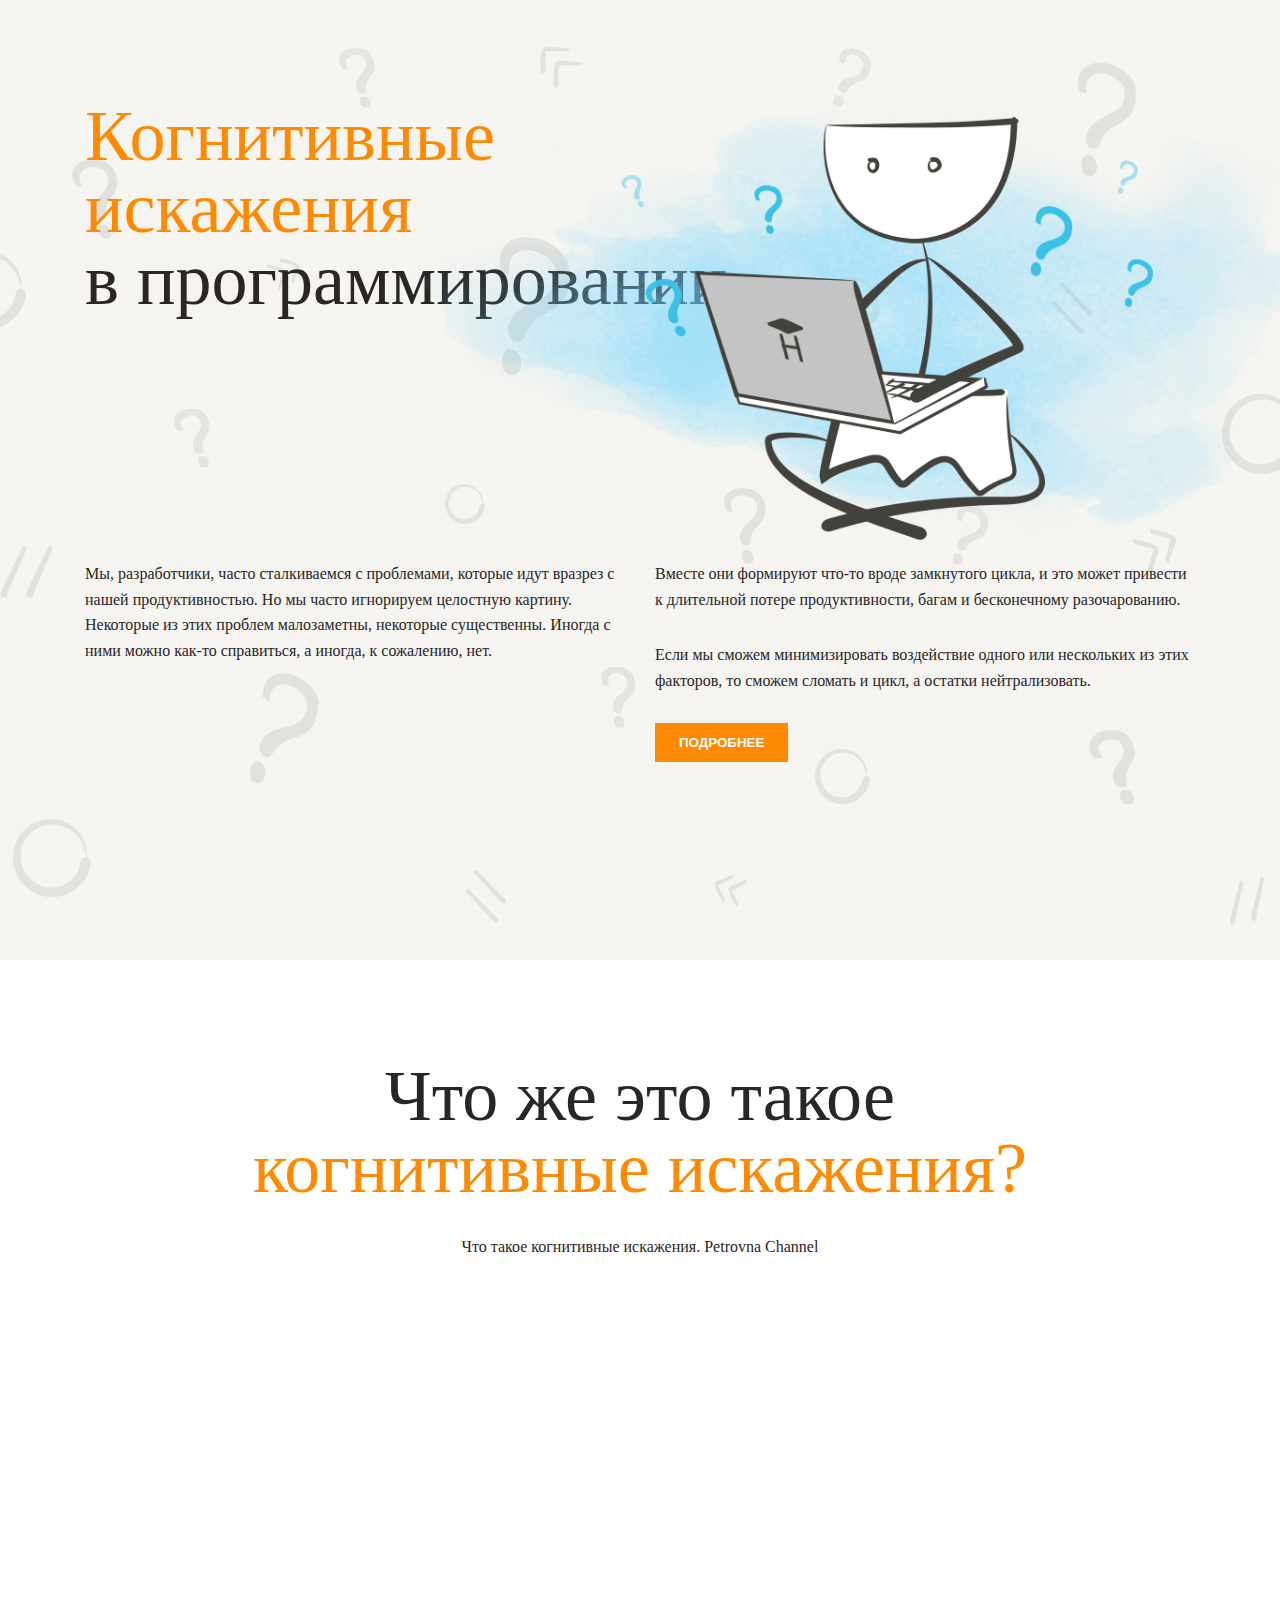
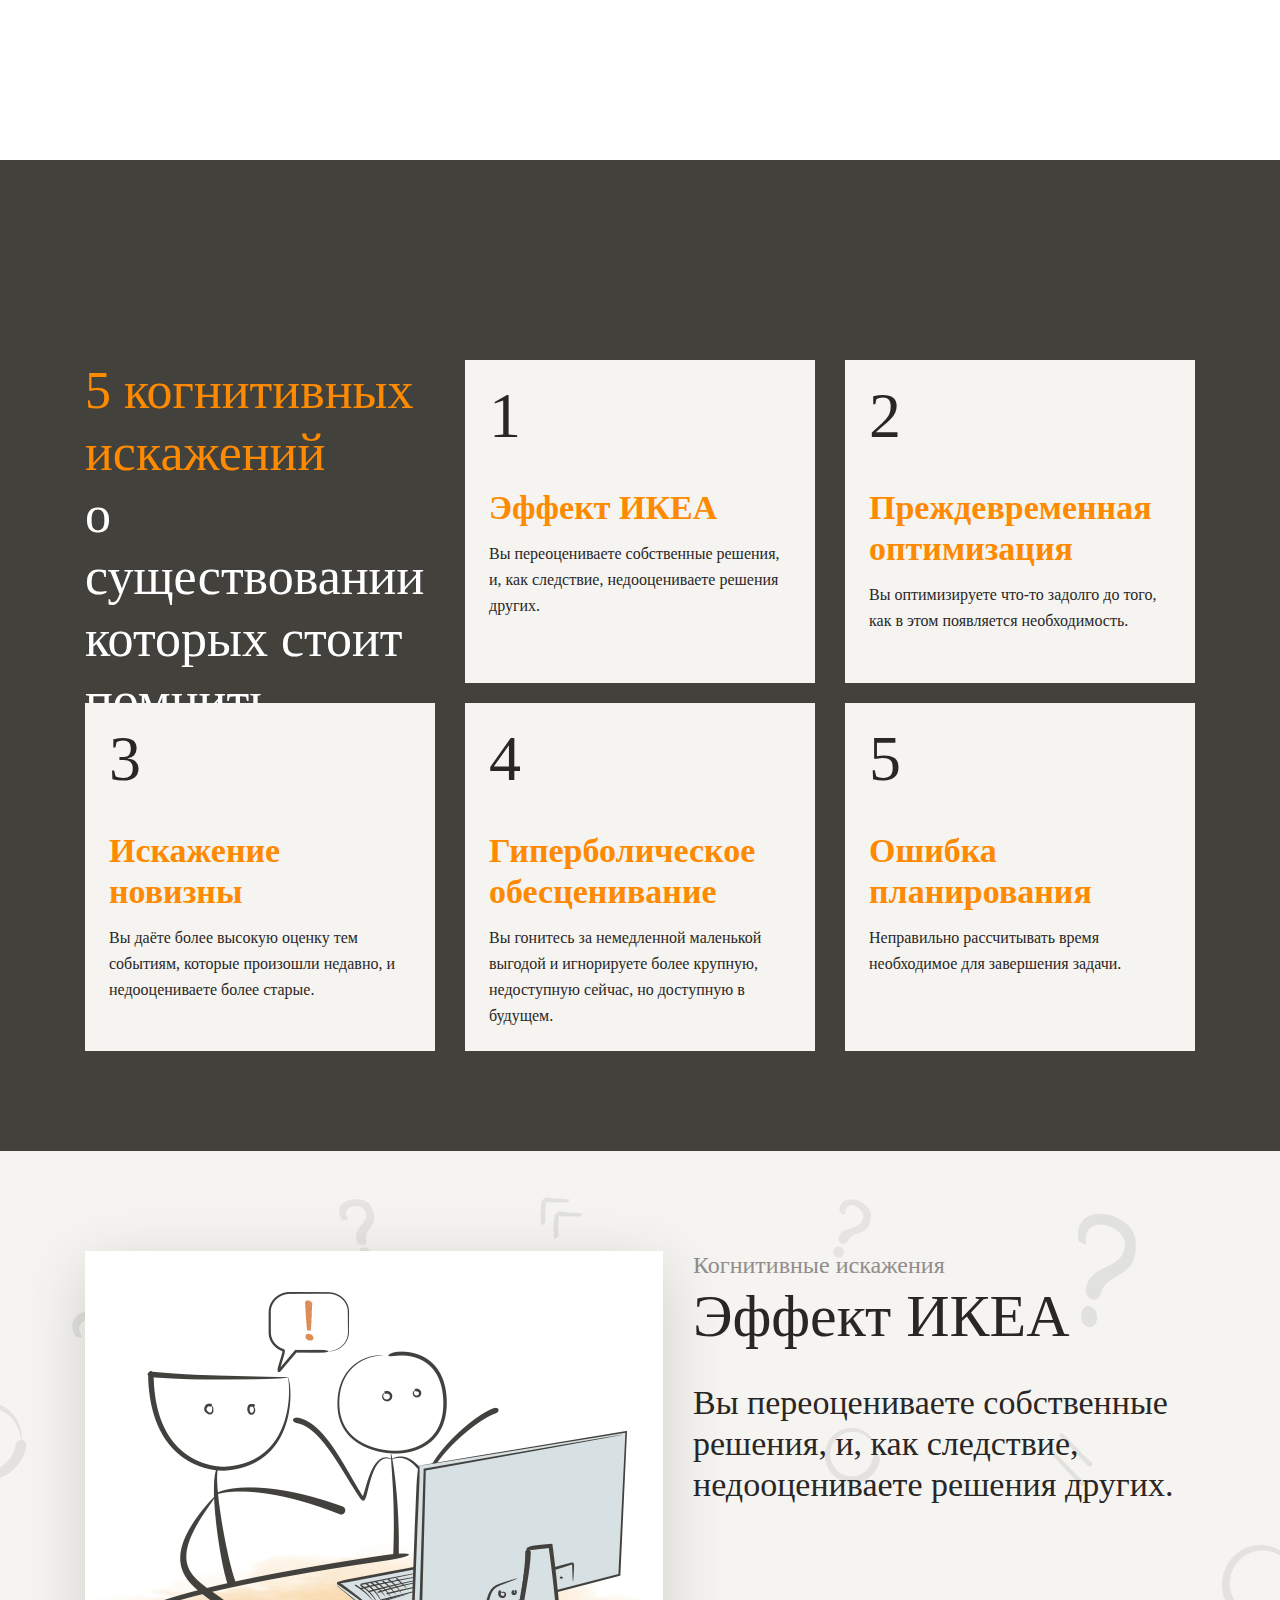
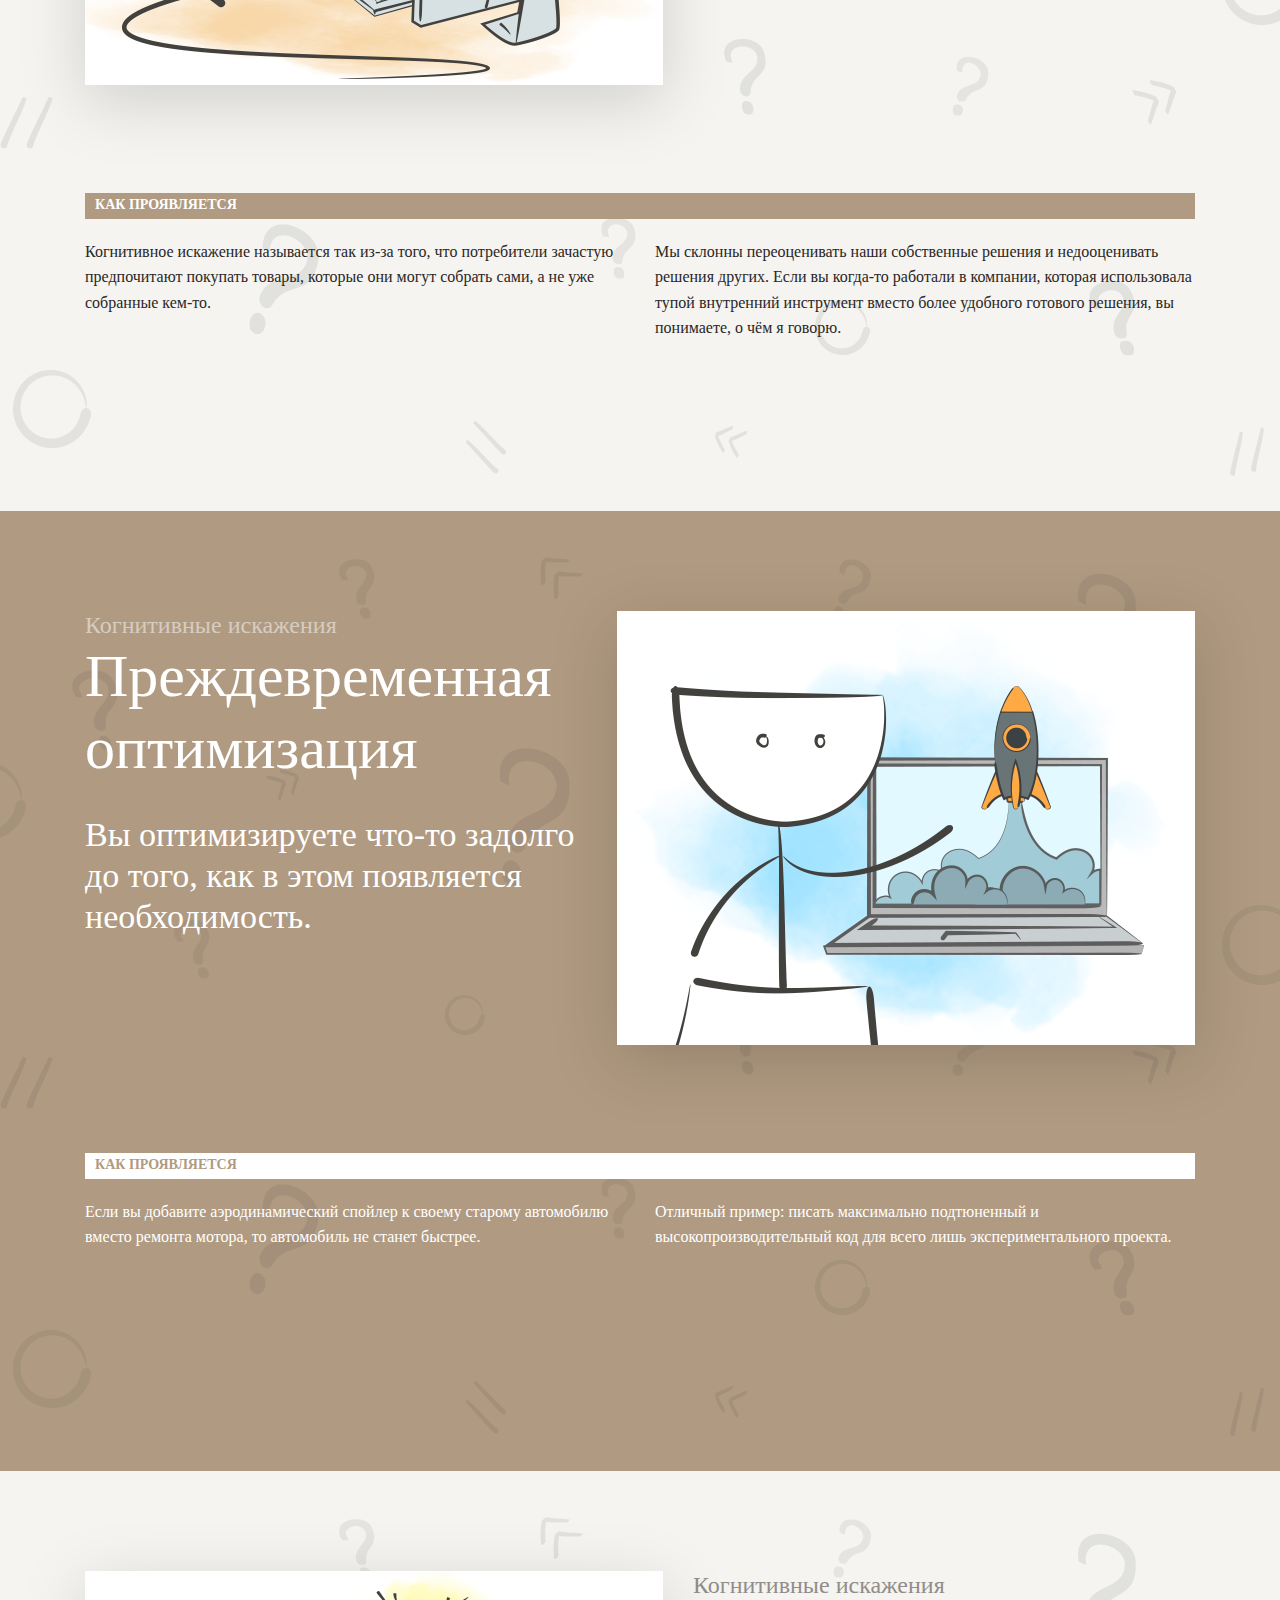
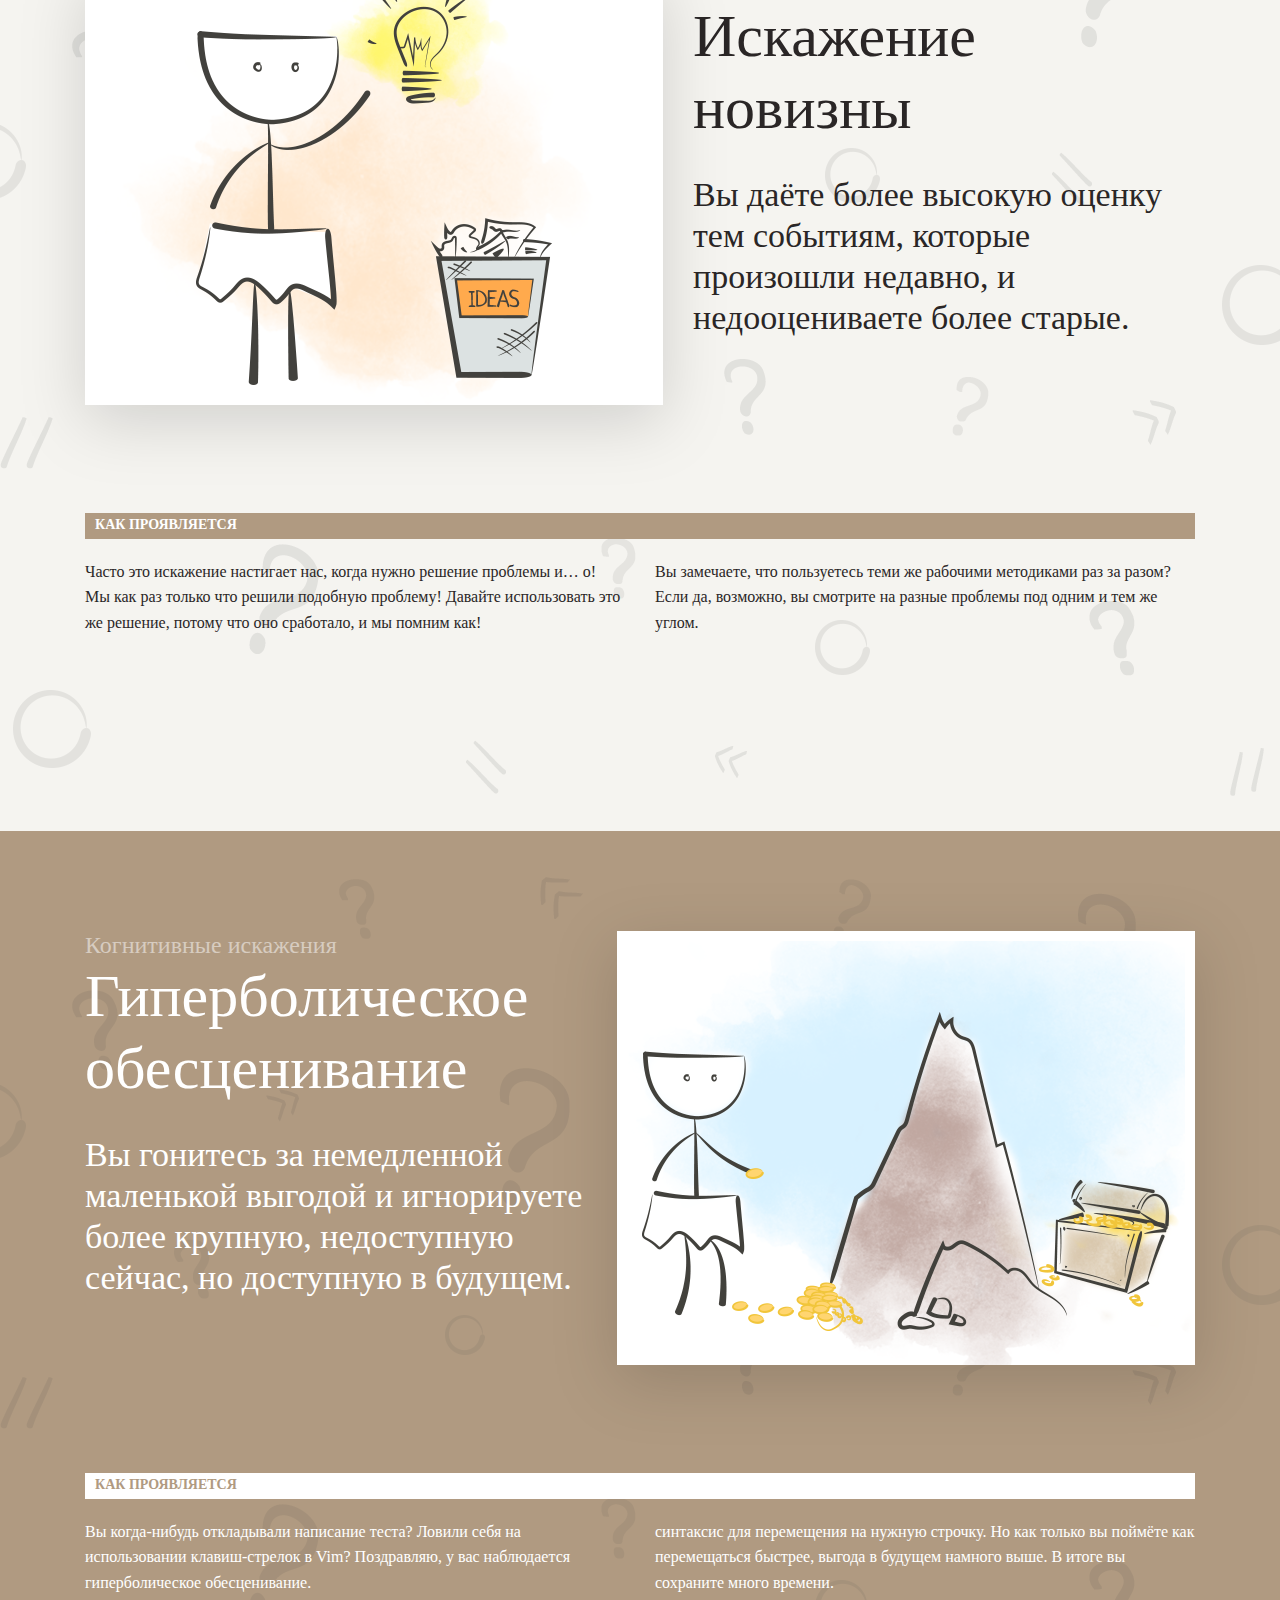
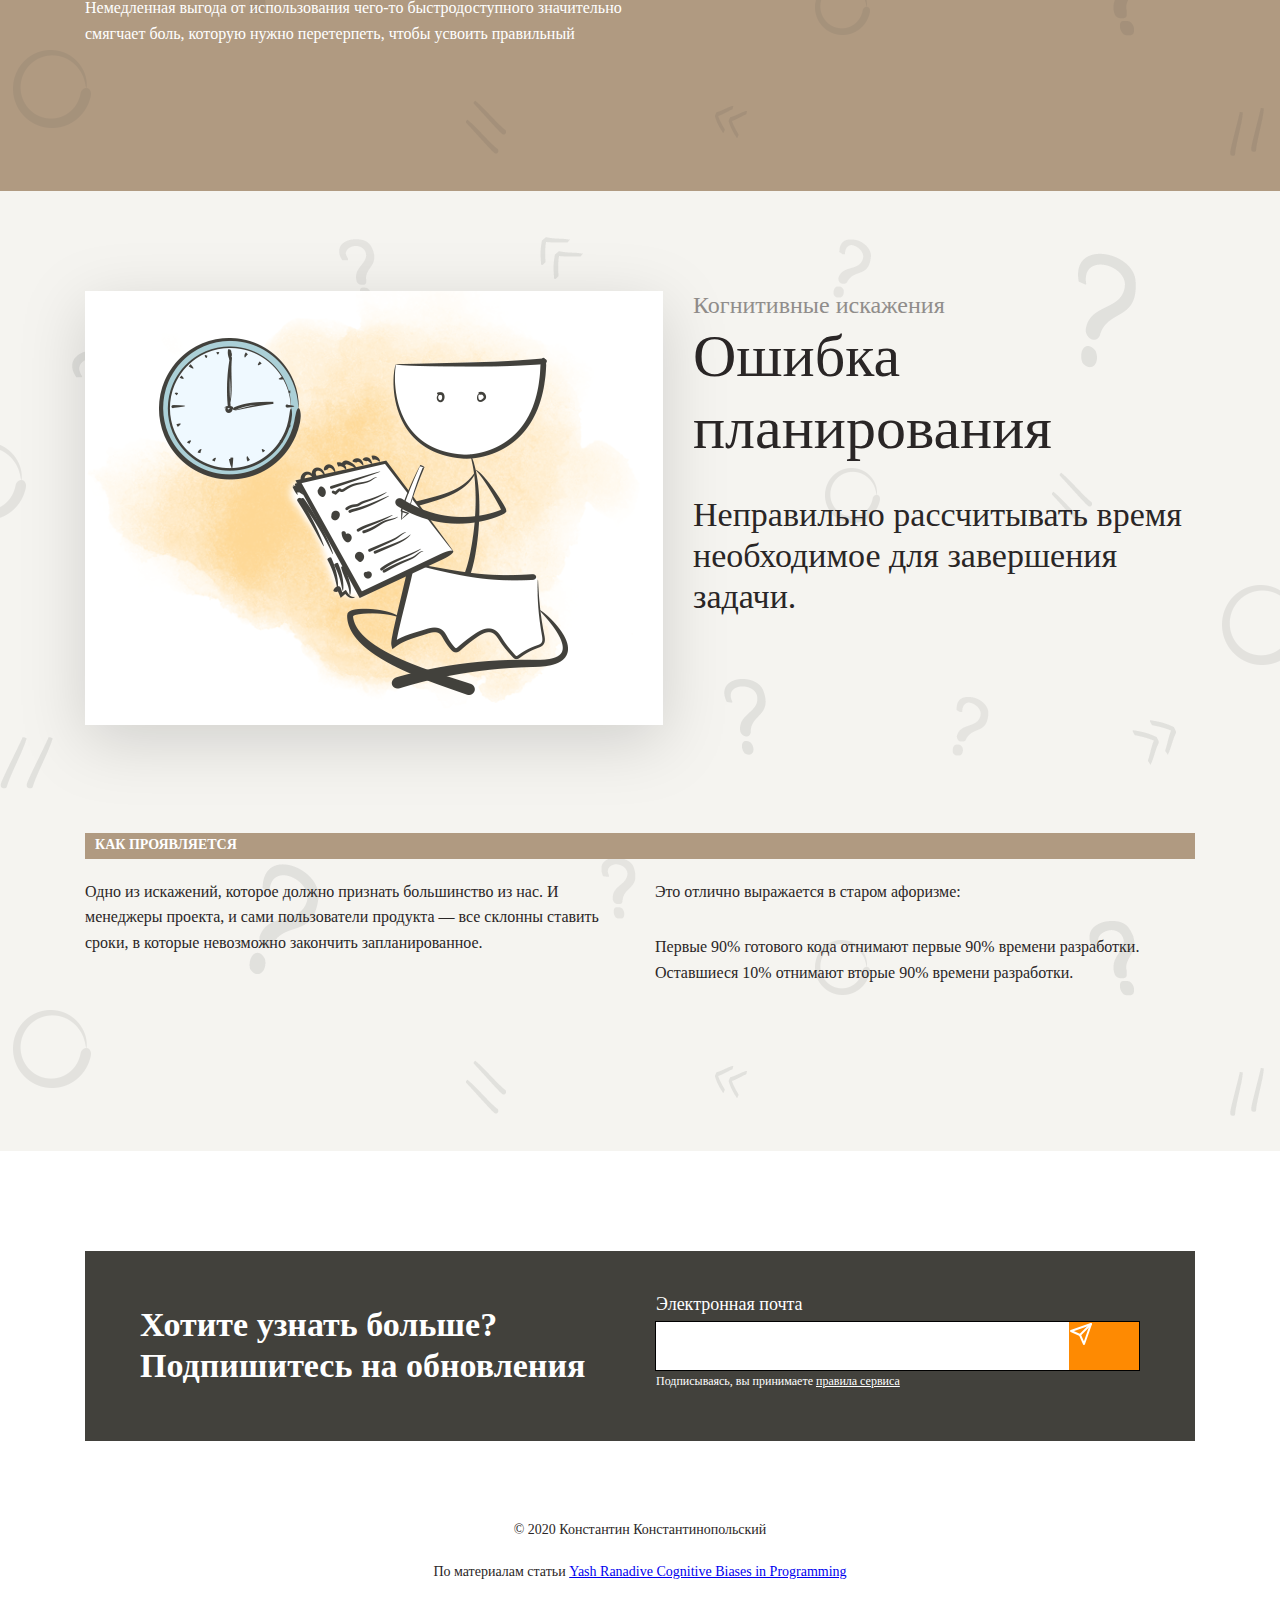
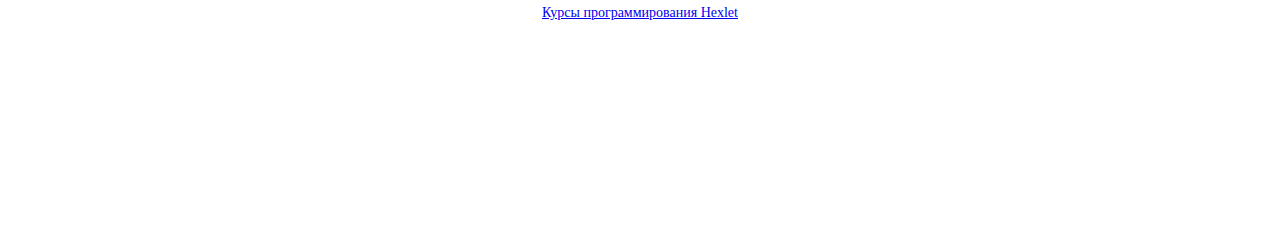
==== index.html @ eb73ad9f "Update index.html" ====
<!doctype html>
<html lang="ru">
  <head>
    <meta charset="utf-8">
    <meta name="viewport" content="width=device-width, initial-scale=1">
    <link rel="stylesheet" href="CSS/style.css">
    <title>Когнитивные искажения в программировании</title>
  </head>
  <body>
    
    <header>
      <div class="header-container">
        <div class="wrapper">
          <h1 class="head-h1"><span class="header-h1">Когнитивные<br>искажения</span><br>в программировании</h1>
          <div class="img-header">
            <img class="img-height-header" src="images/main.png" alt="Когнитивные искажения">
          </div>
          <div class="header-columns-2">
           <p>Мы, разработчики, часто сталкиваемся с проблемами, которые идут вразрез с нашей продуктивностью. Но мы часто игнорируем целостную картину.
              Некоторые из этих проблем малозаметны, некоторые существенны. Иногда с ними можно как-то справиться, а иногда, к сожалению, нет.</p>
           <p>Вместе они формируют что-то вроде замкнутого цикла, и это может привести к длительной потере продуктивности, багам и бесконечному разочарованию.</p>
           <p>Если мы сможем минимизировать воздействие одного или нескольких из этих факторов, то сможем сломать и цикл, а остатки нейтрализовать.</p>
          </div>
          <div class="div-header-button">
            <button type="button" class="header-button"><a href="#navigation" class="header-a">Подробнее</a></button>
          </div>
        </div>
      </div>
    </header>
    
    <section>
      <div class="section-container">
        <div class="div-section-container">
          <h1 id="head2-h1">Что же это такое<br><span class="header-h1">когнитивные искажения?</span></h1>
            <div class="p-block2">  
              <p>Что такое когнитивные искажения. Petrovna Channel</p>
            </div>
            <div class="video-container">
              <iframe class="video" width="919" height="569" src="https://www.youtube.com/embed/jie9AizBqss" frameborder="0" allowfullscreen></iframe>
            </div>
        </div>
      </div>
    </section>
    
    <main id="navigation">
      <div class="main-container column-container">
        
          <div class="main-container-box-child1">
            <h3><span>5 когнитивных искажений</span><br>о существовании которых стоит помнить</h3>
          </div>
          <div class="main-container-box">
            <a href="#ikea-effect">
              <div class="number">1</div>
              <h3>Эффект ИКЕА</h3>
              <p>Вы переоцениваете собственные решения, и, как следствие, недооцениваете решения других.</p>
            </a>
          </div>
          <div class="main-container-box">
            <a href="#premature-optimization">
              <div class="number">2</div>
              <h3>Преждевременная оптимизация</h3>
              <p>Вы оптимизируете что-то задолго до того, как в этом появляется необходимость.</p>  
            </a>
          </div>
          <div class="main-container-box">
            <a href="#distortion-of-novelty">
              <div class="number">3</div>
              <h3>Искажение новизны</h3>
              <p>Вы даёте более высокую оценку тем событиям, которые произошли недавно, и недооцениваете более старые.</p>  
            </a>
          </div>
          <div class="main-container-box">
            <a href="#hyperbolic-depreciation">
              <div class="number">4</div>
              <h3>Гиперболическое обесценивание</h3>
              <p>Вы гонитесь за немедленной маленькой выгодой и игнорируете более крупную, недоступную сейчас, но доступную в будущем.</p>  
            </a>
          </div>
          <div class="main-container-box">
            <a href="#errors-in-planning">
              <div class="number">5</div>
              <h3>Ошибка планирования</h3>
              <p>Неправильно рассчитывать время необходимое для завершения задачи.</p>  
            </a>
          </div>
        
      </div>
    </main>
    
    <section id="ikea-effect">
      <div class="header-container">
        <div class="wrapper">
          
          <div class="ikea-columns-2">
            <div>
              <img class="shadow" src="images/1.png" alt="ikea-effect">
            </div>
            <div>
              <p class="font-p">Когнитивные искажения</p>
              <h1>Эффект ИКЕА</h1>
              <p>Вы переоцениваете собственные решения, и, как следствие, недооцениваете решения других.</p>
            </div>
          </div>
          
          <div class="small-h">
            <h4>Как проявляется</h4>
          </div>
          
          <div class="ikea-columns-2-2">
            <p class="padding-0">Когнитивное искажение называется так из-за того, что потребители зачастую предпочитают покупать товары, которые они могут собрать сами, а не уже собранные кем-то.</p><br>
            <p class="padding-0">Мы склонны переоценивать наши собственные решения и недооценивать решения других. Если вы когда-то работали в компании, которая использовала тупой внутренний инструмент вместо более удобного готового решения, вы понимаете, о чём я говорю.</p>
          </div>
          
        </div>       
      </div>
    </section>
    
    <section id="premature-optimization">
      <div class="header-container-premature-optimization">
        <div class="wrapper">
          
          <div class="ikea-columns-2-premature-optimization">
            <div>
              <img class="shadow" src="images/2.png" alt="premature-optimization">
            </div>
            <div>
              <p class="font-p-dark">Когнитивные искажения</p>
              <h1>Преждевременная оптимизация</h1>
              <p>Вы оптимизируете что-то задолго до того, как в этом появляется необходимость.</p>
            </div>
          </div>
          
          <div class="small-h-premature-optimization">
            <h4>Как проявляется</h4>
          </div>
          
          <div class="ikea-columns-2-3">
            <p class="padding-0">Если вы добавите аэродинамический спойлер к своему старому автомобилю вместо ремонта мотора, то автомобиль не станет быстрее.</p>
            <p class="padding-0">Отличный пример: писать максимально подтюненный и высокопроизводительный код для всего лишь экспериментального проекта.</p>
          </div>
          
        </div>       
      </div>
    </section>
    
    <section id="distortion-of-novelty">
      <div class="header-container">
        <div class="wrapper">
          
          <div class="ikea-columns-2">
            <div>
              <img class="shadow" src="images/3.png" alt="ikea-effect">
            </div>
            <div>
              <p class="font-p">Когнитивные искажения</p>
              <h1>Искажение новизны</h1>
              <p>Вы даёте более высокую оценку тем событиям, которые произошли недавно, и недооцениваете более старые.</p>
            </div>
          </div>
          
          <div class="small-h">
            <h4>Как проявляется</h4>
          </div>
          
          <div class="ikea-columns-2-2">
            <p class="padding-0">Часто это искажение настигает нас, когда нужно решение проблемы и… о! Мы как раз только что решили подобную проблему! Давайте использовать это же решение, потому что оно сработало, и мы помним как!</p>
            <p class="padding-0">Вы замечаете, что пользуетесь теми же рабочими методиками раз за разом? Если да, возможно, вы смотрите на разные проблемы под одним и тем же углом.</p>
          </div>
          
        </div>       
      </div>
    </section>
    
    <section id="hyperbolic-depreciation">
      <div class="header-container-premature-optimization">
        <div class="wrapper">
          
          <div class="ikea-columns-2-premature-optimization">
            <div>
              <img class="shadow" src="images/4.png" alt="premature-optimization">
            </div>
            <div>
              <p class="font-p-dark">Когнитивные искажения</p>
              <h1>Гиперболическое обесценивание</h1>
              <p>Вы гонитесь за немедленной маленькой выгодой и игнорируете более крупную, недоступную сейчас, но доступную в будущем.</p>
            </div>
          </div>
          
          <div class="small-h-premature-optimization">
            <h4>Как проявляется</h4>
          </div>
          
          <div class="ikea-columns-2-3">
            <p class="padding-0">Вы когда-нибудь откладывали написание теста? Ловили себя на использовании клавиш-стрелок в Vim? Поздравляю, у вас наблюдается гиперболическое обесценивание.</p>
            <p class="padding-0">Немедленная выгода от использования чего-то быстродоступного значительно смягчает боль, которую нужно перетерпеть, чтобы усвоить правильный синтаксис для перемещения на нужную строчку. Но как только вы поймёте как перемещаться быстрее, выгода в будущем намного выше. В итоге вы сохраните много времени.</p>
          </div>
          
        </div>       
      </div>
    </section>
    
    <section id="errors-in-planning">
      <div class="header-container">
        <div class="wrapper">
          
          <div class="ikea-columns-2">
            <div>
              <img class="shadow" src="images/5.png" alt="ikea-effect">
            </div>
            <div>
              <p class="font-p">Когнитивные искажения</p>
              <h1>Ошибка планирования</h1>
              <p>Неправильно рассчитывать время необходимое для завершения задачи.</p>
            </div>
          </div>
          
          <div class="small-h">
            <h4>Как проявляется</h4>
          </div>
          
          <div class="ikea-columns-2-2">
            <p class="padding-0">Одно из искажений, которое должно признать большинство из нас. И менеджеры проекта, и сами пользователи продукта — все склонны ставить сроки, в которые невозможно закончить запланированное.</p><br>
            <p class="padding-0">Это отлично выражается в старом афоризме:</p>
            <p>Первые 90% готового кода отнимают первые 90% времени разработки. Оставшиеся 10% отнимают вторые 90% времени разработки.</p>
          </div>
          
        </div>       
      </div>
    </section>
    
    <footer>
      <div class="footer-container">
        <div class="footer-wrapper">
          
          <div>
            <h3 class="footer-h3">Хотите узнать больше?<br>Подпишитесь на обновления</h3>
          </div>
          
          <div>
            <div>
            </div>
            <div class="find-box">
              <div>
                <p class="find-box-p">Электронная почта</p>
              </div>
              <div>
                <p class="find-box-p2">Подписываясь, вы принимаете <a href="#">правила сервиса</a></p>
              </div>
              <div class="send">
                <div>
                  <img src="images/send.svg" alt="send">
                </div>
              </div>
            </div>
          </div>
          
        </div>
        <p class="footer-p">© 2020 Константин Константинопольский</p>
        <p class="footer-p">По материалам статьи <a href="https://medium.com/hackernoon/cognitive-biases-in-programming-5e937707c27b">Yash Ranadive Cognitive Biases in Programming</a></p>
        <p class="footer-p"><a href="https://ru.hexlet.io/">Курсы программирования Hexlet</a></p>
      </div>
    </footer>
  </body>
</html>
---- CSS/style.css ----
:root {
    --color-primary: #fe8a02;
    --color-primary-dark: #42413c;
    --color-dark: #2a2626;
    --color-dark-light: #908d8b;
    --color-white: #fff;
    --color-white-light: #d7ccc0;
    --color-light: #f5f4f0;
    --color-brown: #b09a81;
    --color-blue: #1085c5;
}

@font-face {
    font-family: 'Open Sans';
    src: url("..\Fonts\Open_Sans\OpenSans-VariableFont_wdth,wght.ttf");
}

@font-face {
    font-family: 'Neucha';
    src: url("..\Fonts\Neucha\Neucha-Regular.ttf");
}

* {
    margin: 0;
    padding: 0;
    box-sizing: border-box
}

body {
    position: relative;
    font-family: 'Open Sans';
    font-size: 16px;
    line-height: 1.6em;
    color: var(--color-dark);  
}

h2, h3, h4, h5, h6 {
    font-family: 'Neucha';
    line-height: 1.2em;
}

h1 {
    font-family: 'Neucha';
    font-style: normal;
    font-weight: 400;
    font-size: 60px;
    line-height: 72px;
}

h2 {
    font-size: 60px;
}

h3 {
    font-size: 34px;
    color: var(--color-primary);
}

p {
    padding-top: 30px;
}    

#navigation > div a {
    text-decoration: none;
    color: var(--color-dark);
}

.header-container {
    position: relative;
    height: 960px;
    background: var(--color-light);
}

.header-container::before {
    position: absolute;
    width: 1440px;
    height: 960px;
    left: 50%;
    transform: translate(-50%);
    
    background-image: url("../images/background.png");
    background-repeat: no-repeat;
    background-size: cover;
    opacity: 10%;
    
    content: "";
}

.wrapper {
    position: relative;
    max-width: 1110px;
    margin: 0 auto;
    padding: 100px 0;
}

.img-header {
    position: absolute;
    height: 525px;
    top: 55px;
    right: -270px;
}

.img-height-header {
    height: 525px;
}

.header-columns-2 {
    columns: 2;
    column-gap: 30px;
    padding-top: 215px;
}

.head-h1 {
    font-size: 72px;
}

#head2-h1 {
    font-size: 72px;    
}

.header-h1 {
    color: var(--color-primary);
}

.div-header-button {
    padding-top: 30px;
}

.header-button {
    position: absolute;
    left: 570px;
    padding: 12px 24px;
    border: 0;
    font-weight: bold;
    cursor: pointer;
    background: var(--color-primary);
}    

.header-button:hover {
    position: absolute;
    left: 570px;
    padding: 12px 24px;
    border: 0;
    font-weight: bold;
    cursor: pointer;
    background: #EA7600;
}  

.header-a {
    text-decoration: none;
    text-transform: uppercase;
    color: var(--color-white);
}    

.section-container {
    position: relative;
    max-width: 1110px;
    height: 800px;
    margin: 0 auto;
    padding: 100px 0;
}

.div-section-container {
    position: absolute;
    left: 50%;
    transform: translate(-50%);
    text-align: center;
}

.p-block2 {
    text-align: center;    
}    
    
.video-container {
    padding-top: 30px;    
}    
    
.video {
    filter: drop-shadow(0 16px 32px rgba(0 0 0 / 15%));
}    

main {
    padding: 100px 0;
    background: var(--color-primary-dark);
}

.main-container {
    padding-top: 100px;
    max-width: 1440px;
    margin: 0 auto;
    align-items: center;
    text-align: left;
}

.column-container {
    display: flex;
    flex-wrap: wrap;
    justify-content: center;
    column-gap: 30px;
}
    
.main-container-box {
    position: relative;
    top: 0;
    left: 0;
    width: 350px;
    height: 323px;
    margin-bottom: 20px;
    padding: 24px;
    background: var(--color-light);
}

.main-container-box-child1 {
    position: relative;
    top: 0;
    left: 0;
    width: 350px;
    height: 323px;
    margin-bottom: 20px;
    padding: 24px;
    background: var(--color-light);
}

.main-container-box:hover {
    cursor: pointer;
    color: var(--color-white);
    background: var(--color-primary);
}

.main-container-box:hover h3 {
    color: var(--color-white);
 }

#navigation > div a:hover {
    color: var(--color-white);
}

#navigation > div > div:nth-child(1) {
    padding: 0;
    background: var(--color-primary-dark);
}

#navigation > div > div:nth-child(1) > h3 > span {
    color: var(--color-primary);
}

#navigation > div > div:nth-child(1) > h3 {
    line-height: 62px;
    font-size: 52px;
    font-weight: 400;
    color: var(--color-white);
}

#navigation > div p {
    padding-top: 12px;
    line-height: 26px;
}

#navigation > div > div:nth-child(n+4) {
    height: 348px;
    margin-bottom: 0;
}

.number {
    padding-bottom: 40px;
    font-size: 64px;
    font-family: 'Neucha';
    line-height: 1;
}

.font-p {
    padding: 0;
    font-family: 'Neucha';
    font-style: normal;
    font-weight: 400;
    font-size: 24px;
    line-height: 29px;
    color: var(--color-dark-light);
}

.font-p-dark {
    padding: 0;
    font-family: 'Neucha';
    font-style: normal;
    font-weight: 400;
    font-size: 24px;
    line-height: 29px;
    color: var(--color-white-light);
}

.padding-0 {
    padding-top: 0;
}

.ikea-columns-2 {
    display: flex;
    columns: 2;
    column-gap: 30px;
}

.ikea-columns-2-2 {
    columns: 2;
    column-gap: 30px;
    padding-top: 20px;
    color: var(--color-dark);
}

.shadow {
    filter: drop-shadow(0px 16px 32px rgba(0, 0, 0, 0.15));
}

#ikea-effect > div > div > div > div:nth-child(2) > h1 {
    color: var(--color-dark);
}

#ikea-effect > div > div > div > div:nth-child(2) > p:nth-child(3) {
    font-family: 'Neucha';
    font-style: normal;
    font-weight: 400;
    font-size: 34px;
    line-height: 41px;
    color: var(--color-dark);
}

.small-h {
    display: flex;
    margin-top: 100px;
    height: 26px;
    align-items: center;
    text-transform: uppercase;
    color: #FFFFFF;
    background: #B09A81;
} 

.small-h > h4 {
    font-family: 'Open Sans';
    font-style: normal;
    font-size: 14px;
    padding-left: 10px;
}

.ikea-columns-2-3 {
    columns: 2;
    column-gap: 30px;
    padding-top: 20px;
    color: var(--color-white);
}

.header-container-premature-optimization {
    position: relative;
    height: 960px;
    background: var(--color-brown);
}

.header-container-premature-optimization::before {
    position: absolute;
    width: 1440px;
    height: 960px;
    left: 50%;
    transform: translate(-50%);
    
    background-image: url("../images/background.png");
    background-repeat: no-repeat;
    background-size: cover;
    opacity: 10%;
    
    content: "";
}

.small-h-premature-optimization {
    display: flex;
    margin-top: 100px;
    height: 26px;
    align-items: center;
    text-transform: uppercase;
    color: #B09A81;
    background: #FFFFFF;
} 

.small-h-premature-optimization > h4 {
    font-family: 'Open Sans';
    font-style: normal;
    font-size: 14px;
    padding-left: 10px;
}

.ikea-columns-2-premature-optimization {
    display: flex;
    flex-direction: row-reverse;
    columns: 2;
    column-gap: 30px;
}

#premature-optimization > div > div > div > div:nth-child(2) > h1 {
    color: var(--color-white);
}

#premature-optimization > div > div > div > div:nth-child(2) > p:nth-child(3) {
    font-family: 'Neucha';
    font-style: normal;
    font-weight: 400;
    font-size: 34px;
    line-height: 41px;
    color: var(--color-white);
}

#distortion-of-novelty > div > div > div > div:nth-child(2) > h1 {
    color: var(--color-dark);
}

#distortion-of-novelty > div > div > div > div:nth-child(2) > p:nth-child(3) {
    font-family: 'Neucha';
    font-style: normal;
    font-weight: 400;
    font-size: 34px;
    line-height: 41px;
    color: var(--color-dark);
}

#hyperbolic-depreciation > div > div > div > div:nth-child(2) > h1 {
    color: var(--color-white);
}

#hyperbolic-depreciation > div > div > div > div:nth-child(2) > p:nth-child(3) {
    font-family: 'Neucha';
    font-style: normal;
    font-weight: 400;
    font-size: 34px;
    line-height: 41px;
    color: var(--color-white);
}

#errors-in-planning > div > div > div > div:nth-child(2) > h1 {
    color: var(--color-dark);
}

#errors-in-planning > div > div > div > div:nth-child(2) > p:nth-child(3) {
    font-family: 'Neucha';
    font-style: normal;
    font-weight: 400;
    font-size: 34px;
    line-height: 41px;
    color: var(--color-dark);
}

.footer-container {
    position: relative;
    height: 581px;
    max-width: 1440px;
    margin: 0 auto;
}

.footer-wrapper {
    display: flex;
    justify-content: space-between;
    margin: 100px auto 60px;
    padding: 55px;
    max-width: 1110px;
    height: 190px;
    align-items: center;
    background: var(--color-primary-dark);
}

.find-box {
    position: relative;
    width: 485px;
    height: 50px;
    left: 0px;
    top: 0px;
    background: var(--color-white);
    border: 1px solid #000;
}

.footer-h3 {
    color: #FFFFFF;
}

body > footer > div > div > div:nth-child(2) > div.find-box > div:nth-child(2) > p > a {
    color: #FFFFFF;
}

.footer-p {
    padding-top: 16px;
    text-align: center;
    font-size: 14px;
}

.find-box-p, .find-box-p2 {
    position: absolute;
    padding-top: 0;
    color: #FFFFFF;
    font-style: normal;
    font-weight: 400;
    font-size: 18px;
}

.find-box-p {
    margin-top: -30px;
} 

.find-box-p2 {
    margin-top: 47px;
    font-size: 12px;
}

.send {
    width: 70px;
    height: 48px;
    margin-left: auto;
    background: var(--color-primary);
}
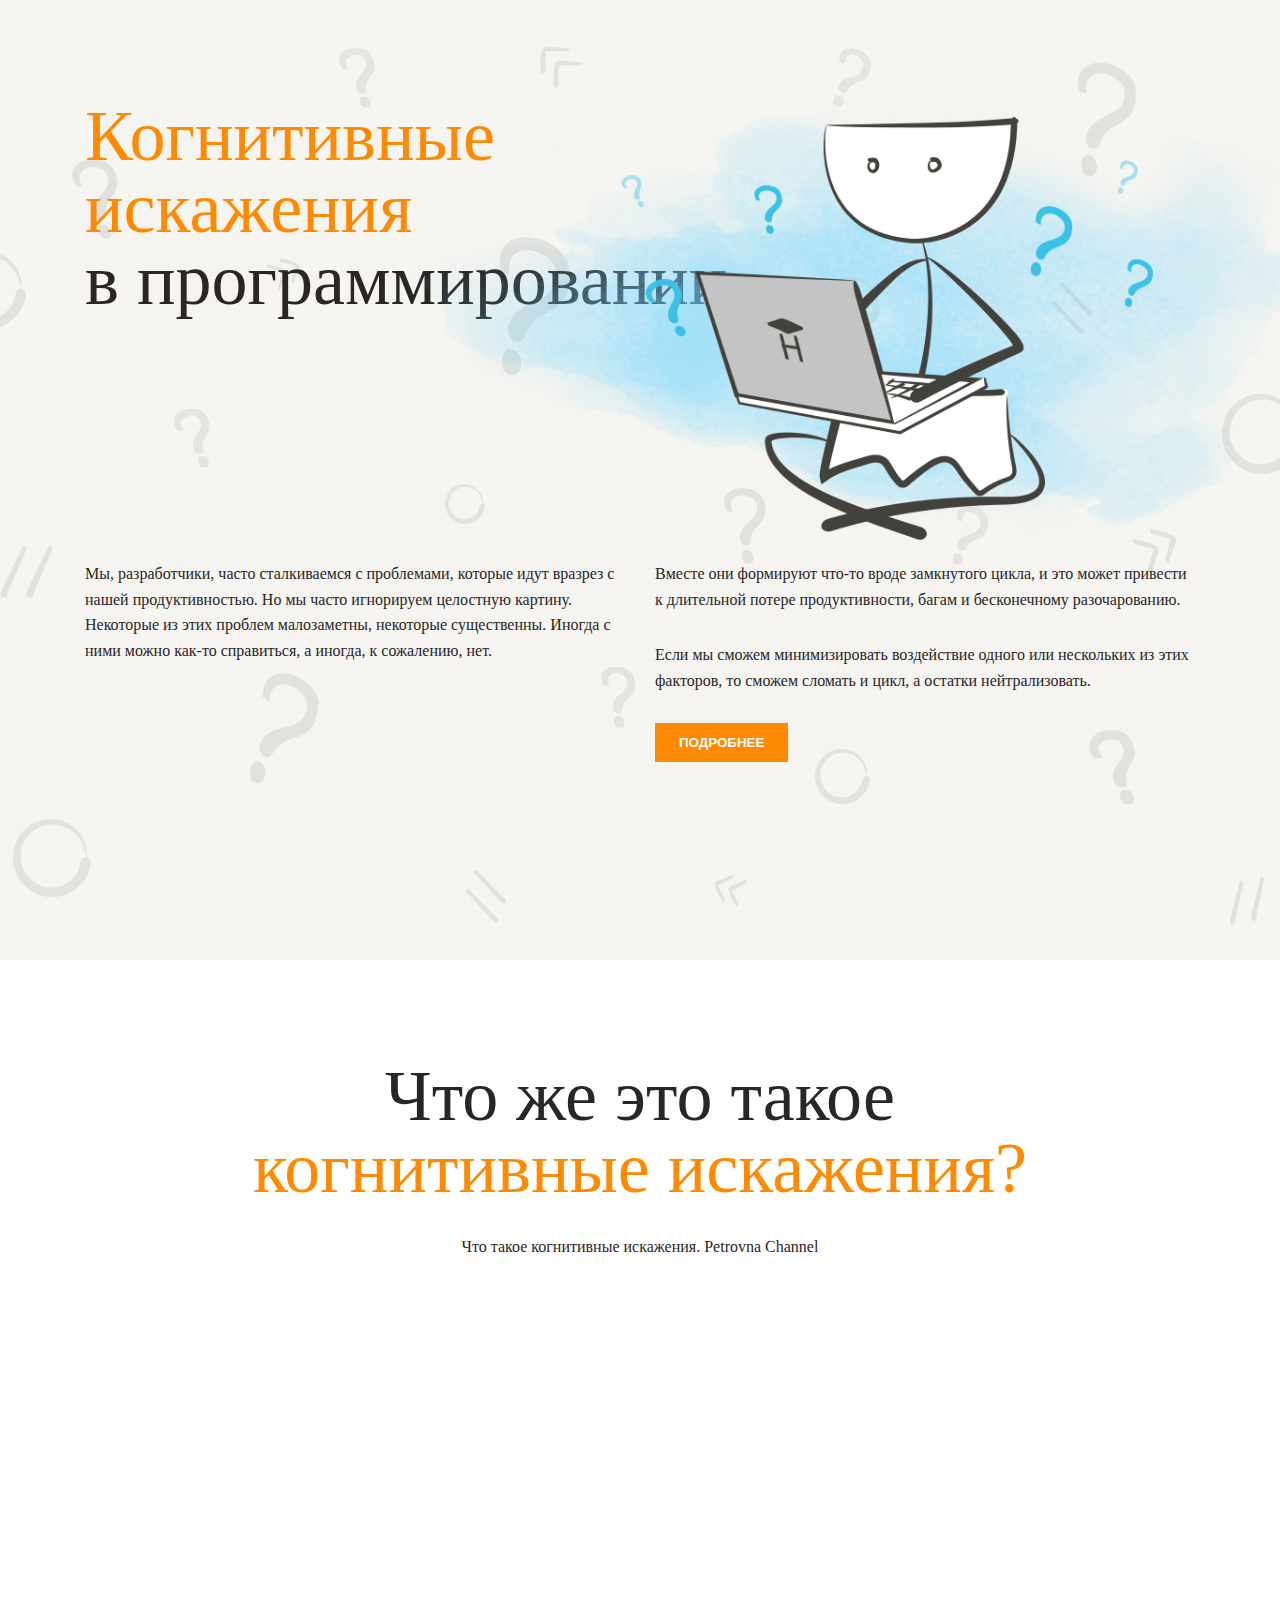
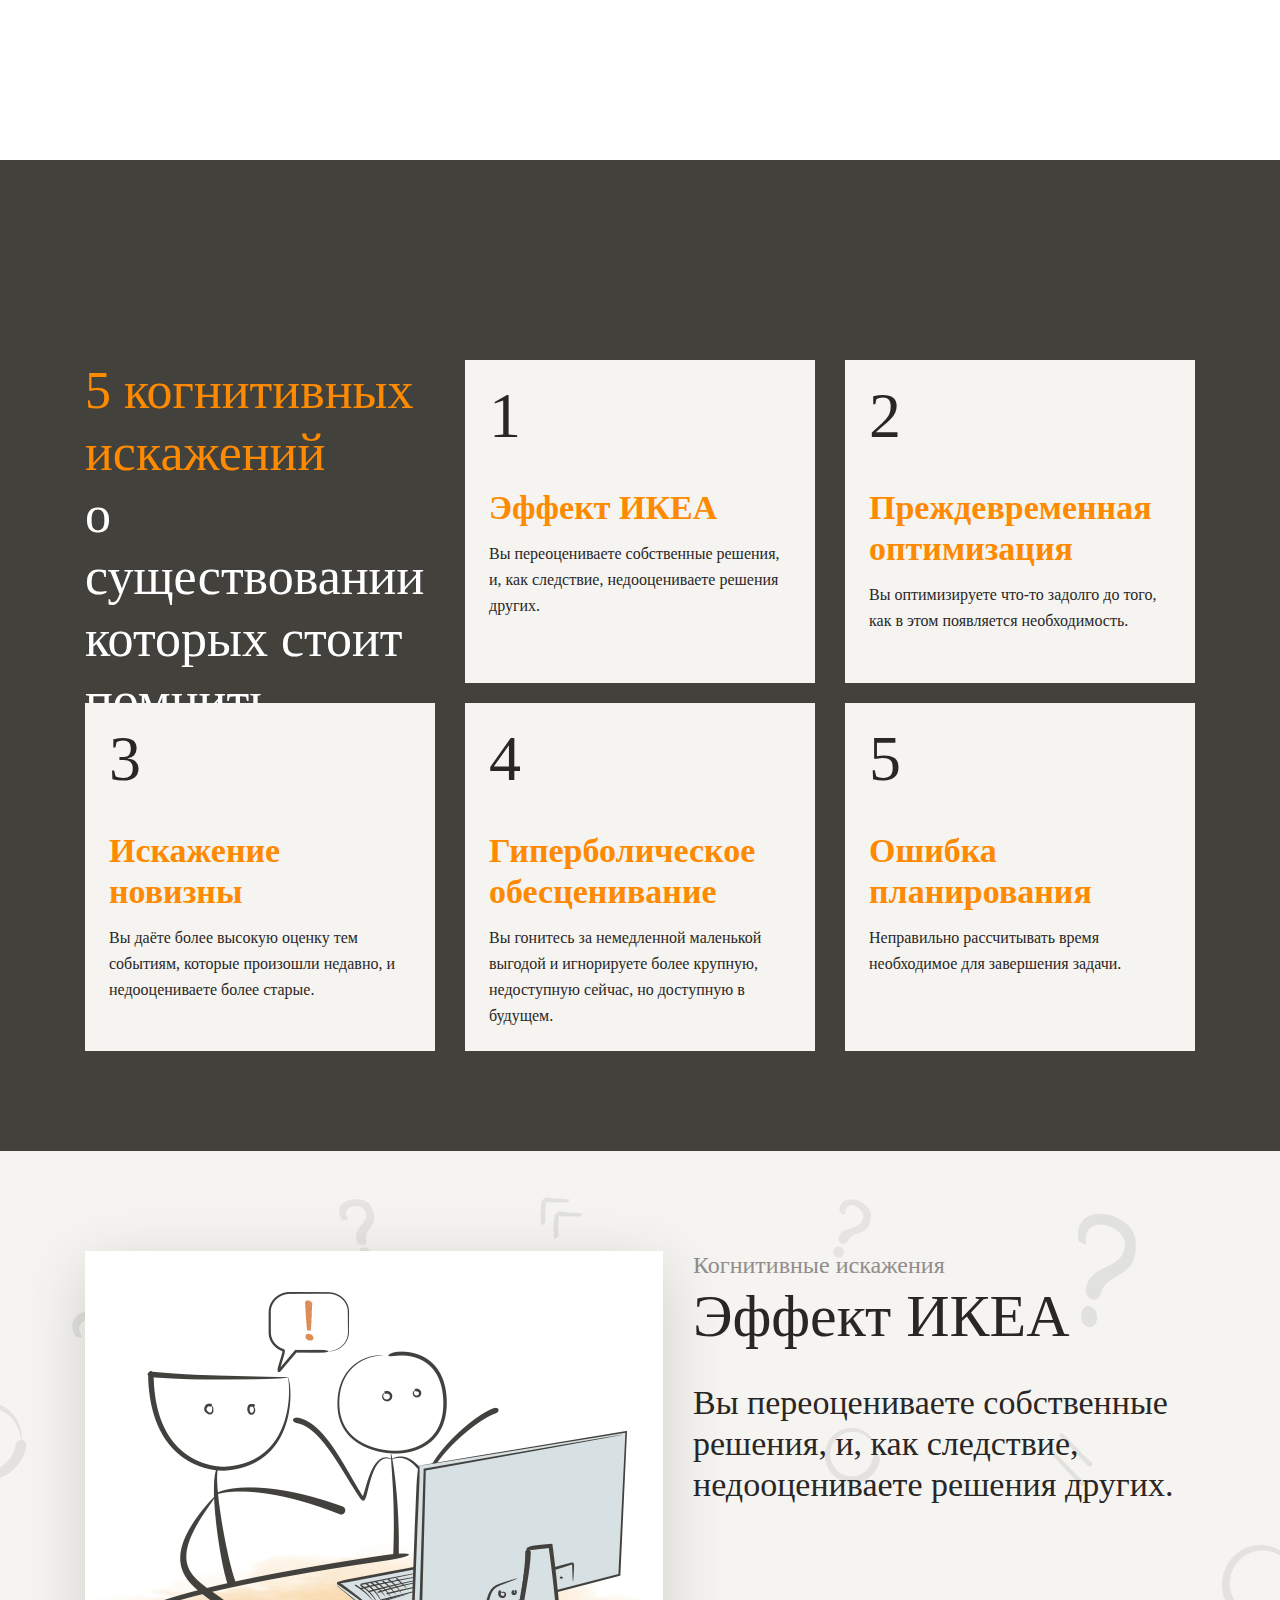
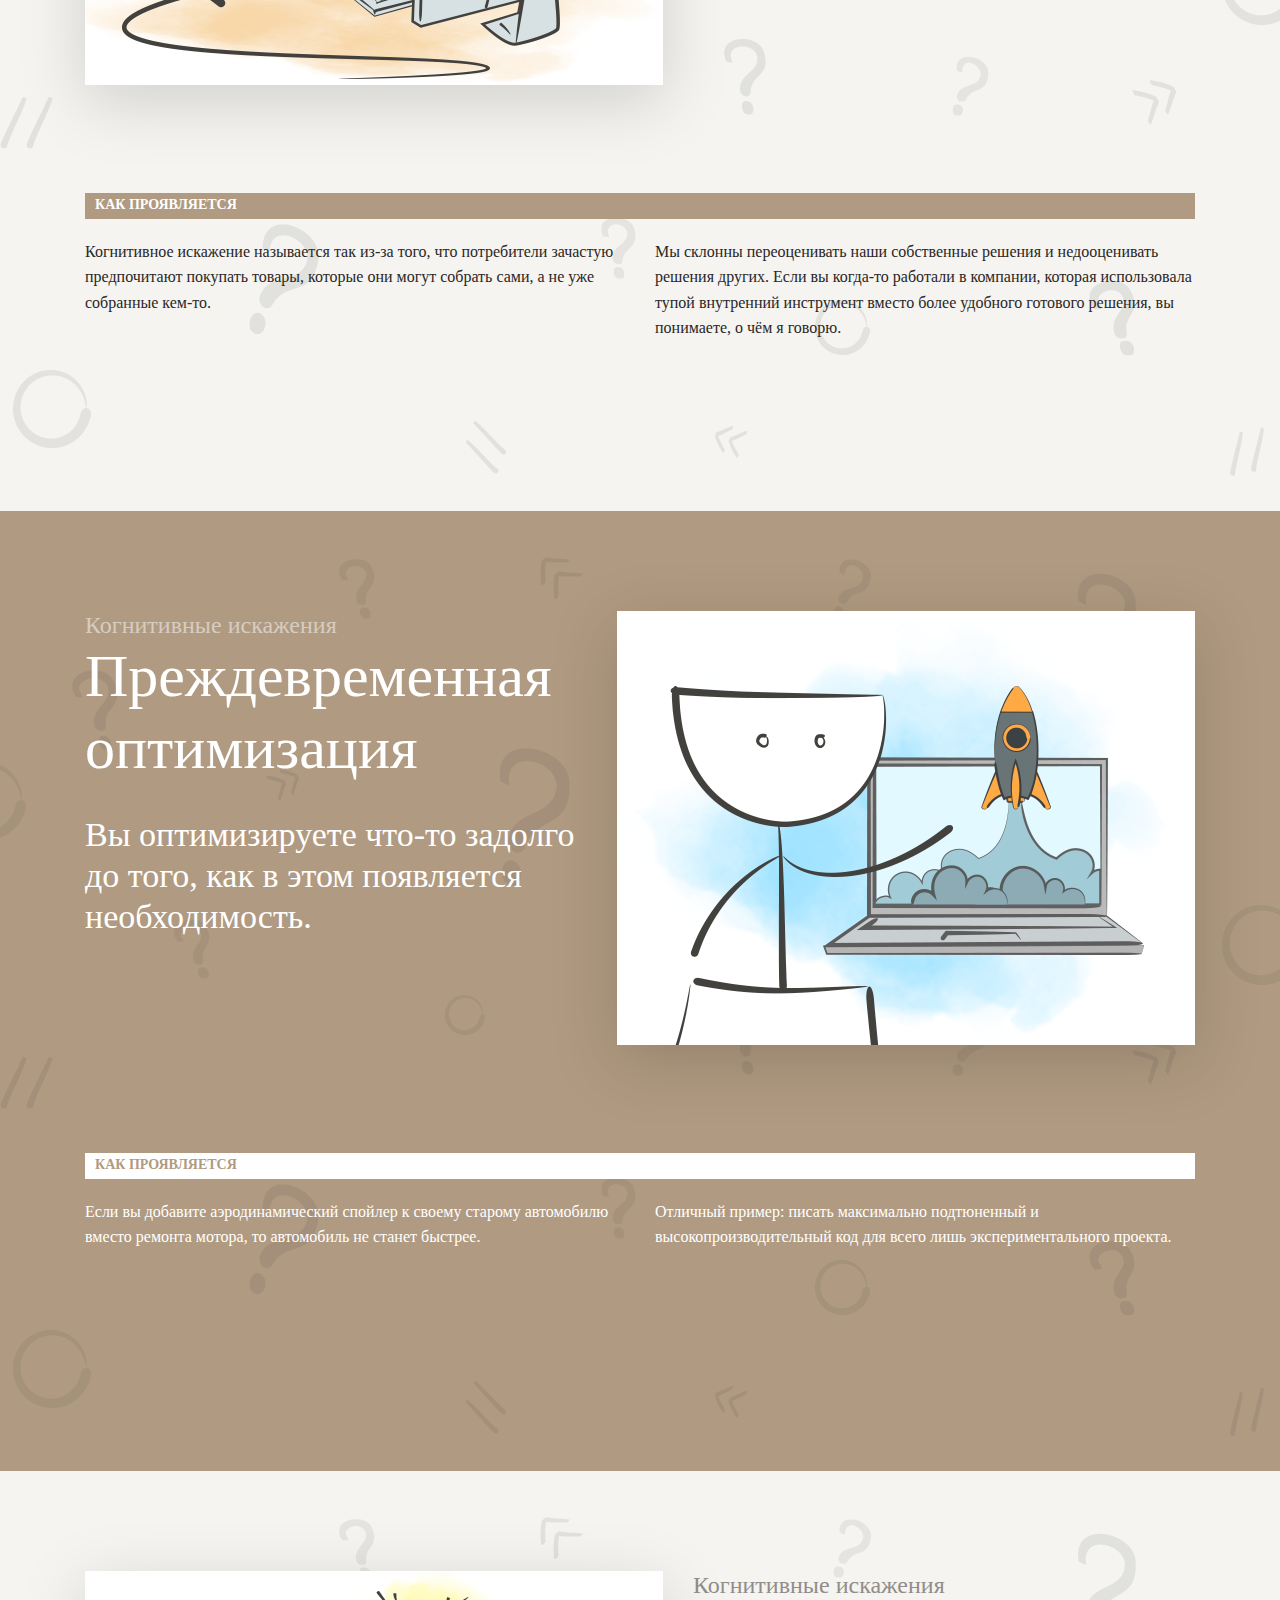
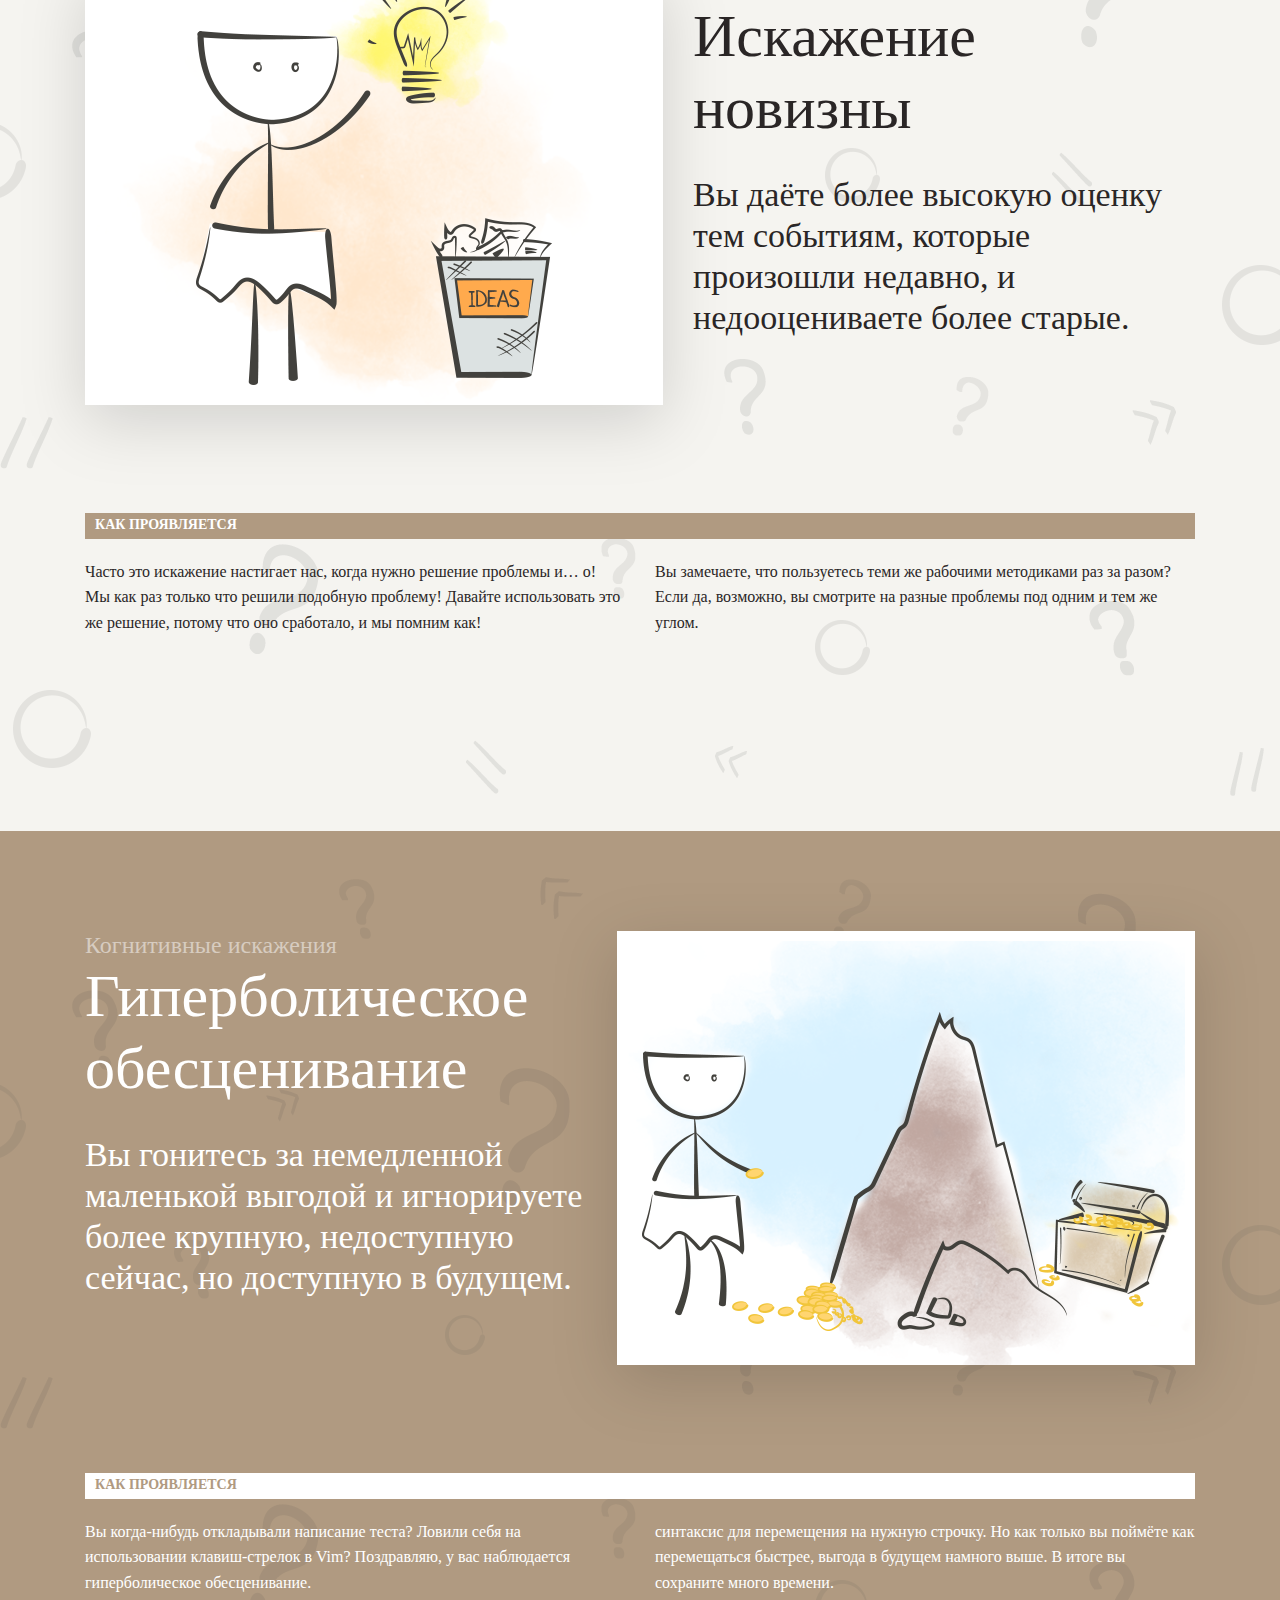
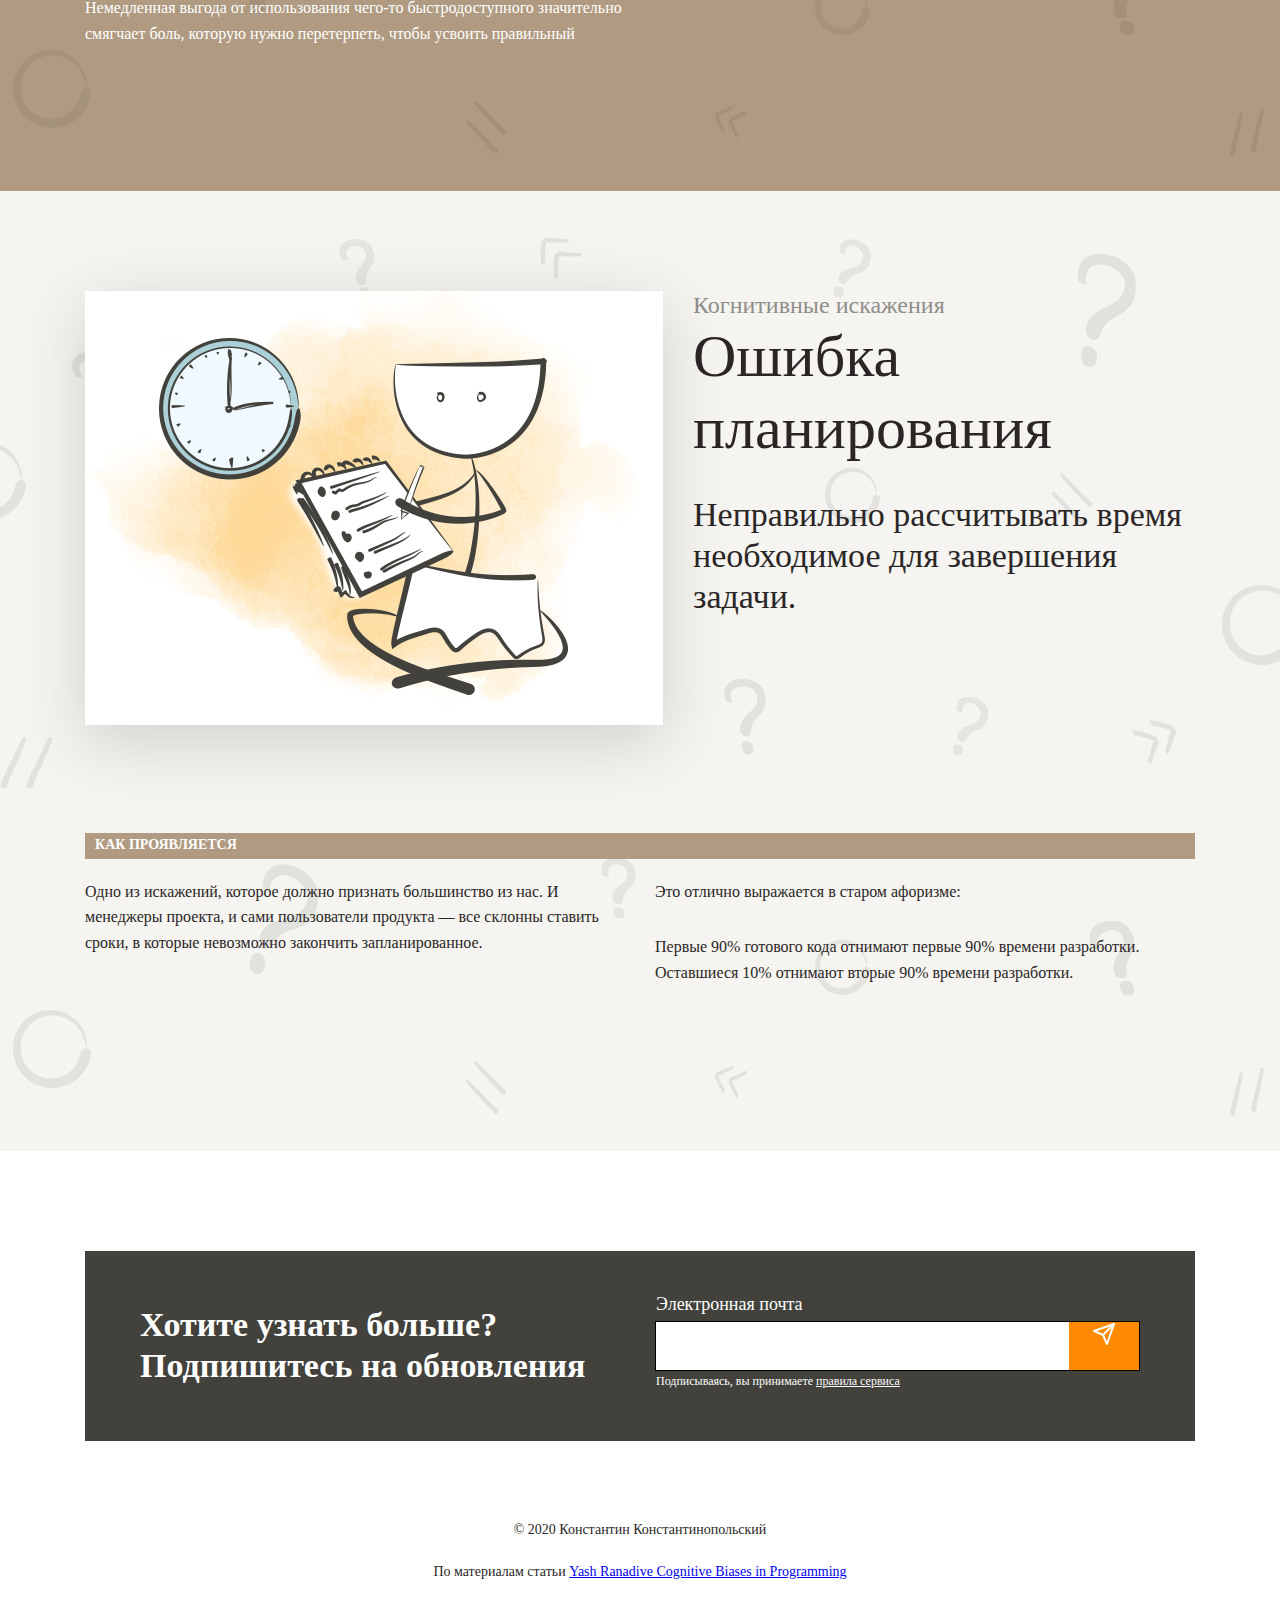
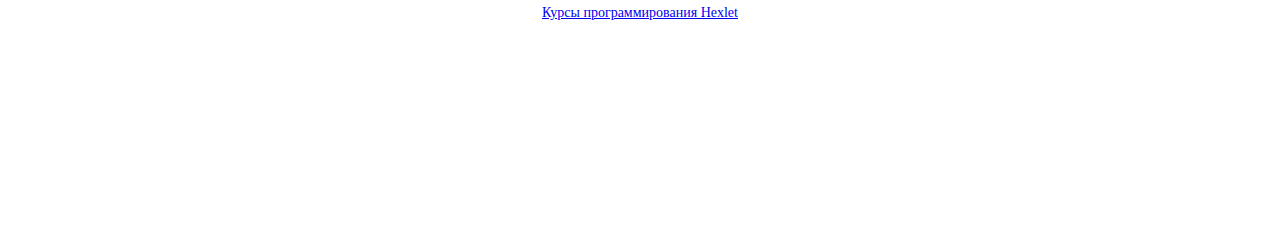
==== commit 2eb70756: "Update index.html" ====
--- a/index.html
+++ b/index.html
@@ -246,11 +246,15 @@
               <div>
                 <p class="find-box-p2">Подписываясь, вы принимаете <a href="#">правила сервиса</a></p>
               </div>
+              
+              <a href="#">
               <div class="send">
-                <div>
+                <div class="send-img">
                   <img src="images/send.svg" alt="send">
                 </div>
               </div>
+              </a>
+              
             </div>
           </div>
           
--- a/CSS/style.css
+++ b/CSS/style.css
@@ -510,3 +510,12 @@
     margin-left: auto;
     background: var(--color-primary);
 }
+
+.send-img {
+    display: flex;
+    justify-content: center;
+}
+
+body > footer > div > div > div:nth-child(2) > div.find-box > div.send > div > img {
+    padding: 12px;
+}
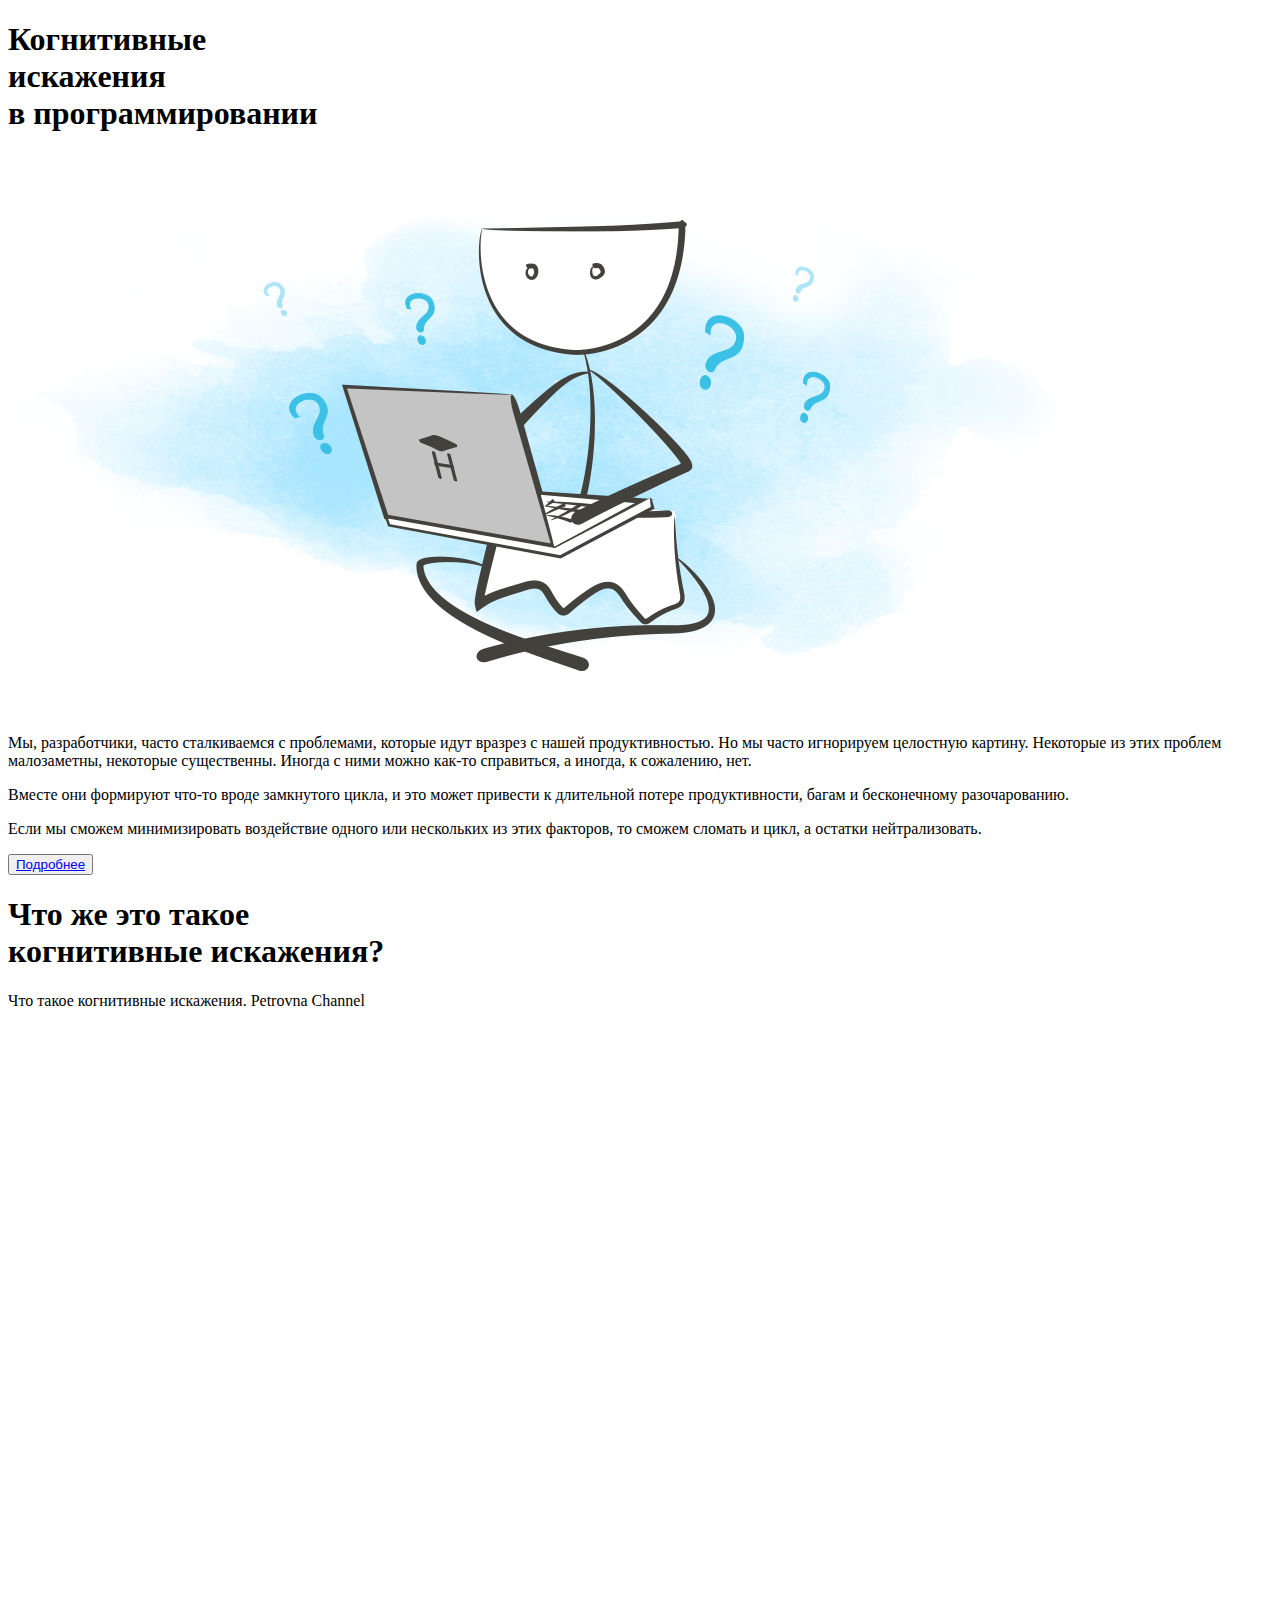
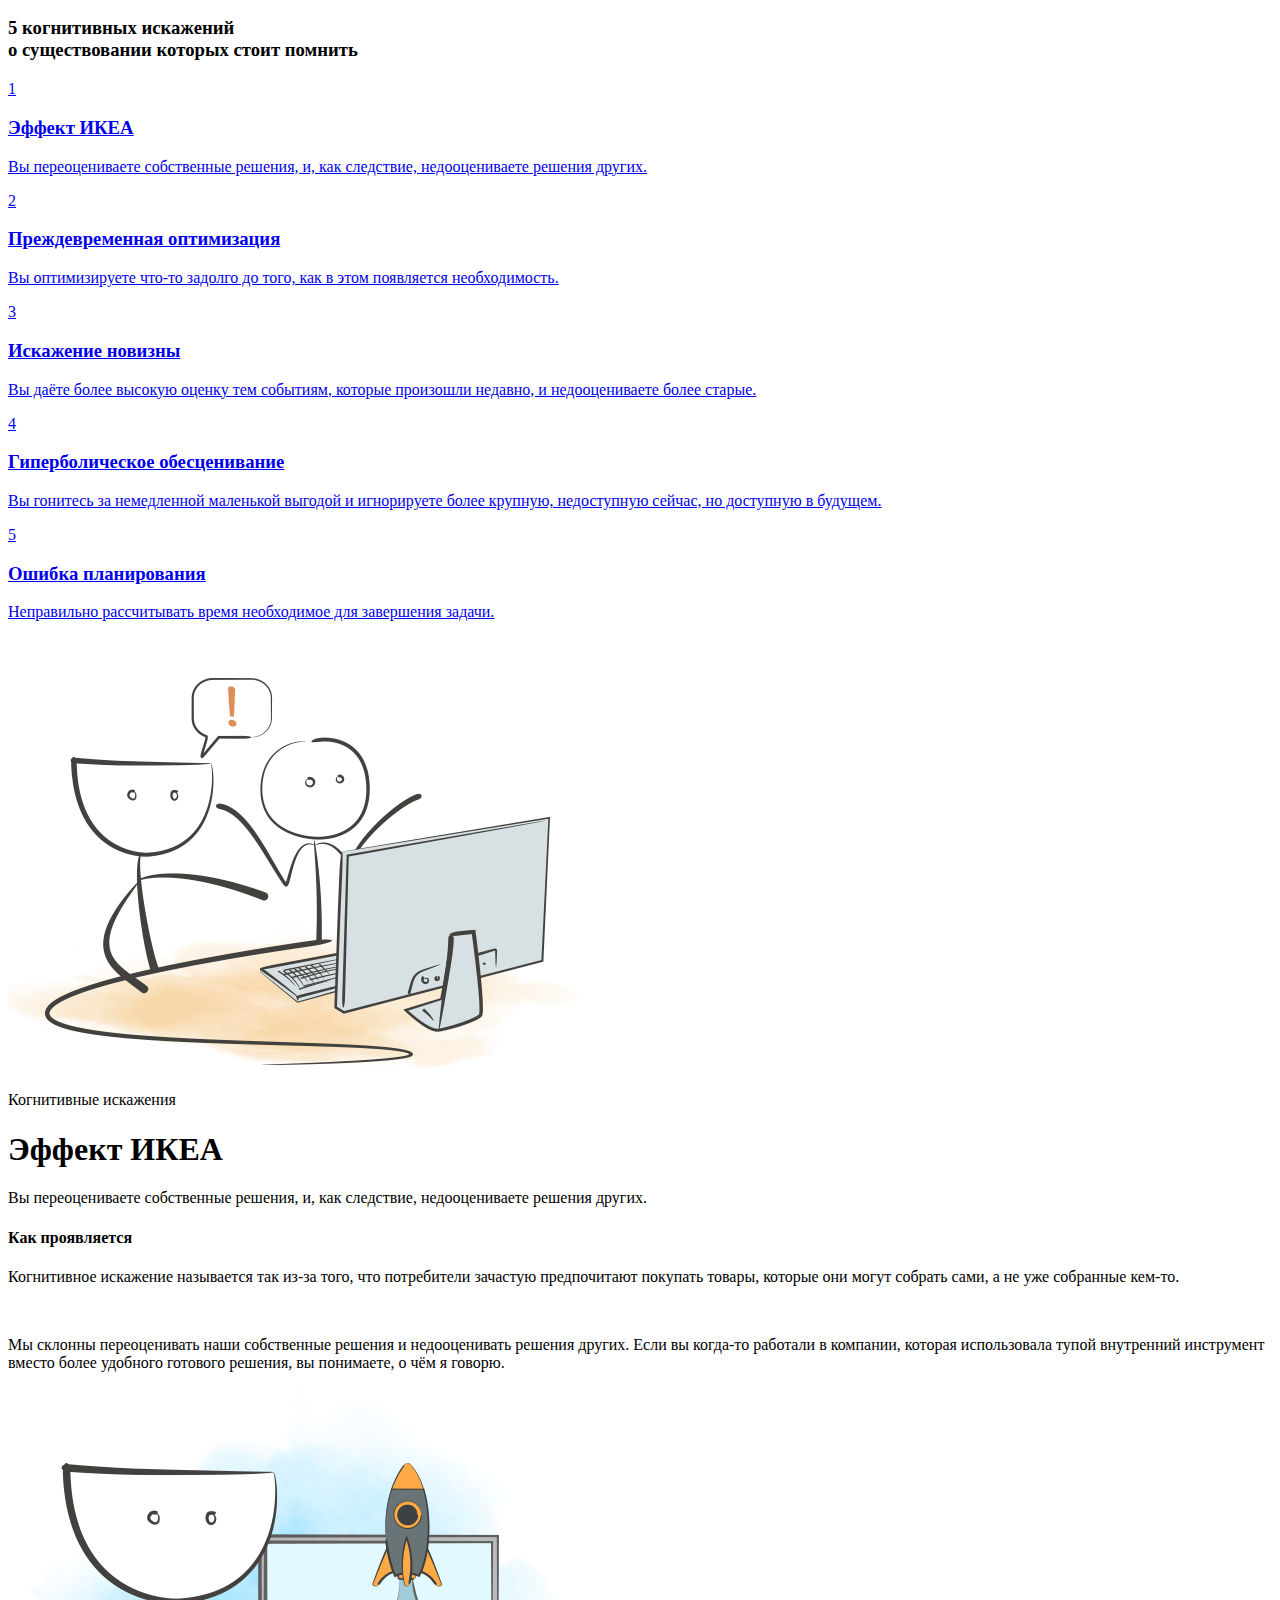
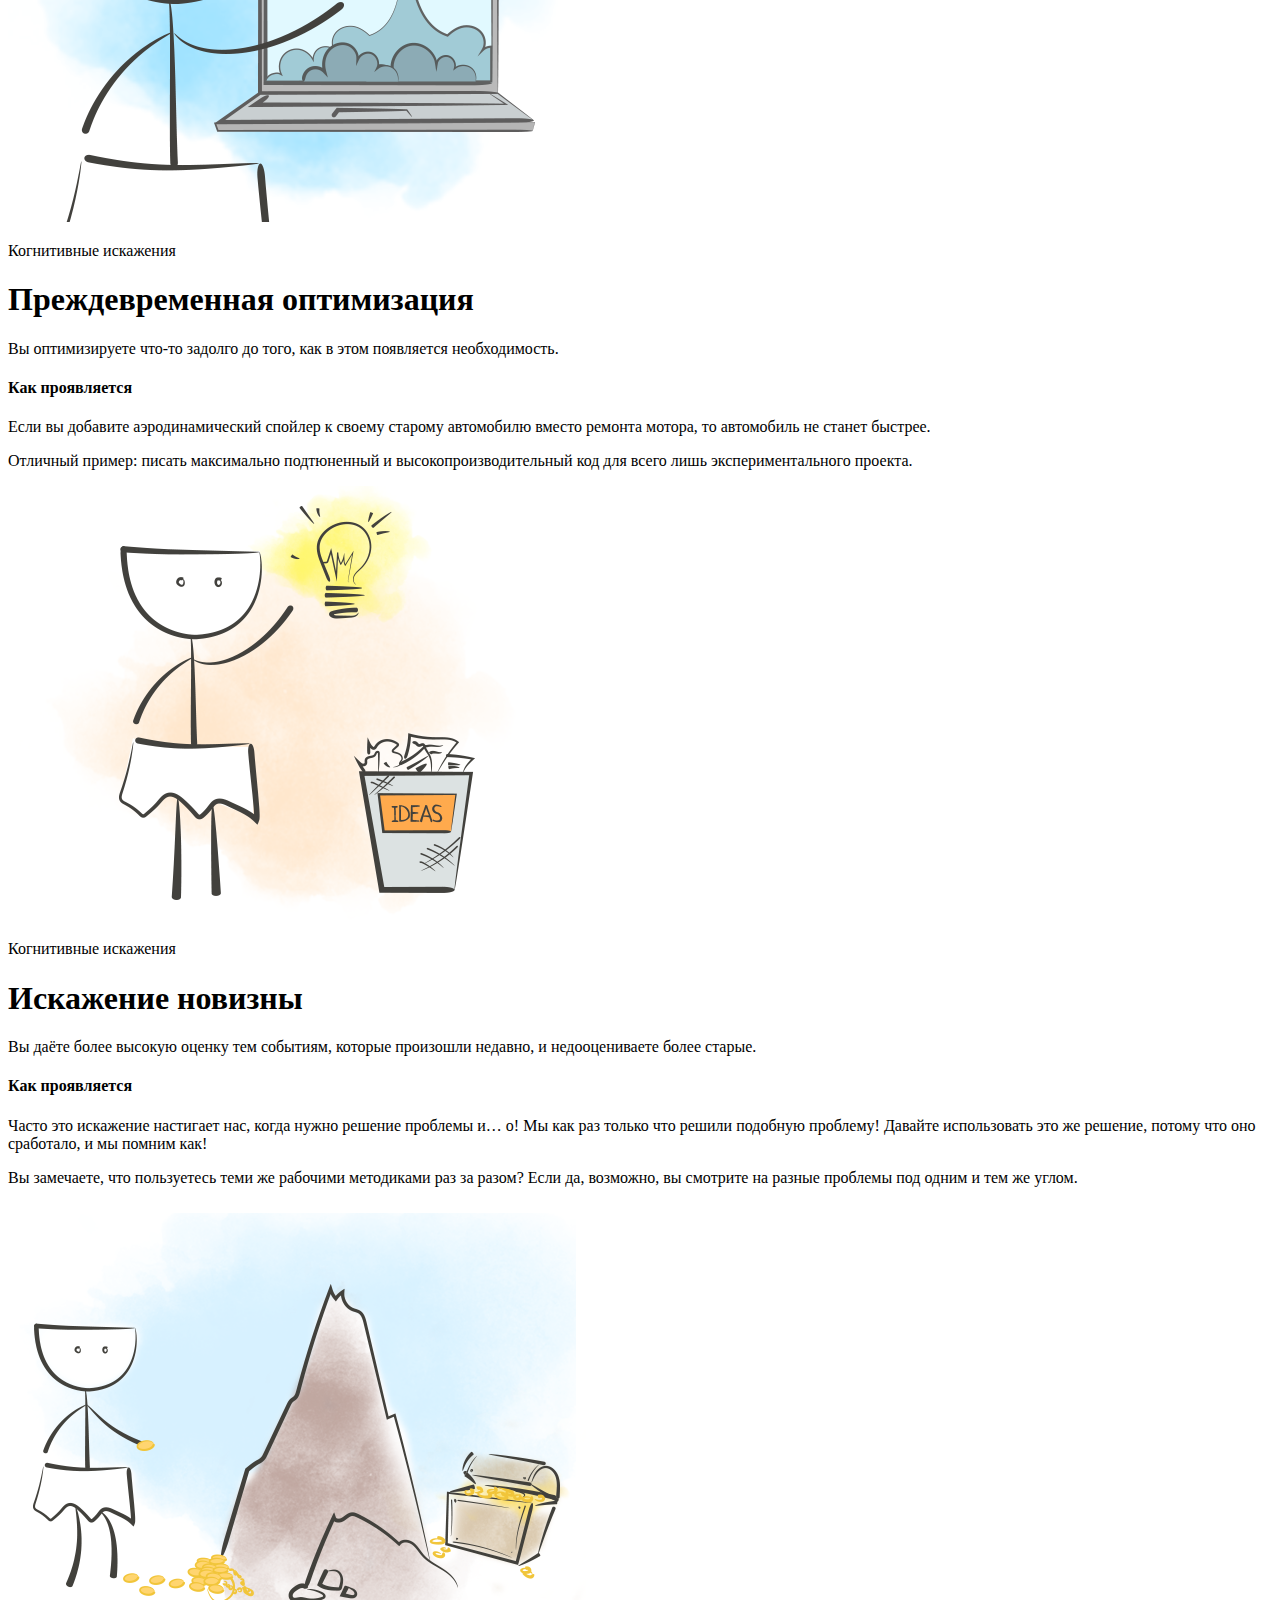
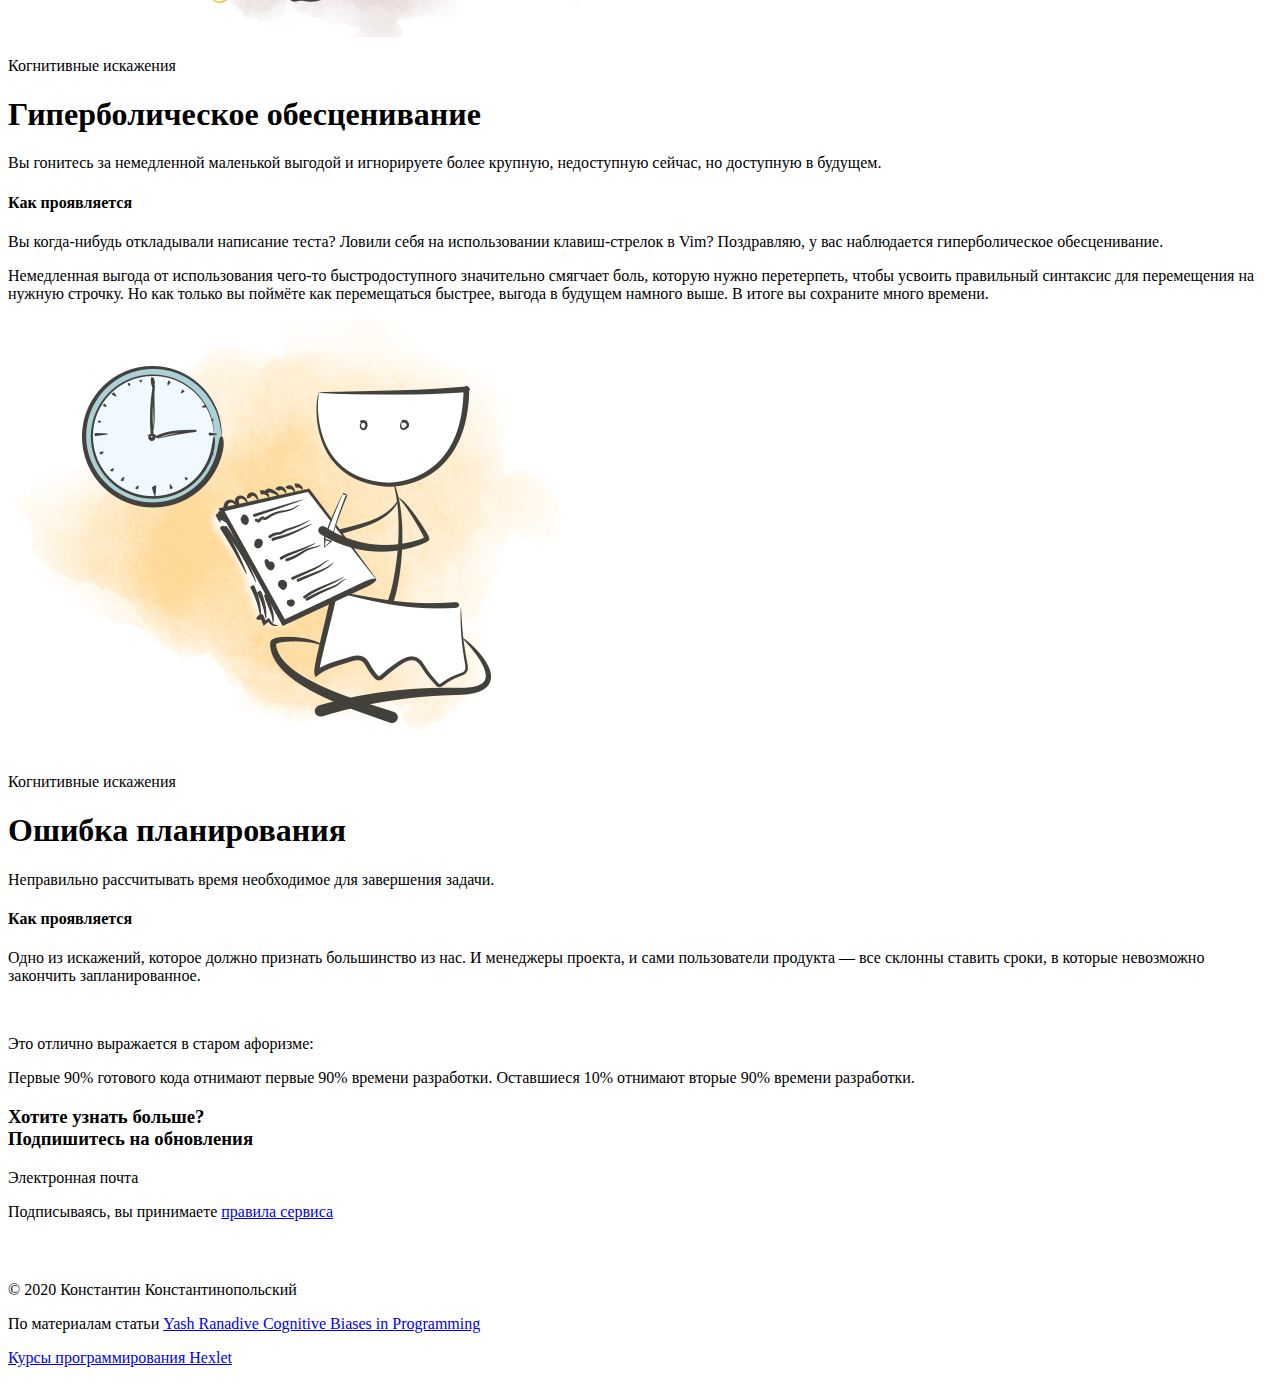
==== commit dfa322ed: "Rename src/index.html to index.html" ====
--- a/index.html
+++ b/index.html
@@ -3,7 +3,7 @@
   <head>
     <meta charset="utf-8">
     <meta name="viewport" content="width=device-width, initial-scale=1">
-    <link rel="stylesheet" href="CSS/style.css">
+    <link rel="stylesheet" href="style.css">
     <title>Когнитивные искажения в программировании</title>
   </head>
   <body>
@@ -13,7 +13,7 @@
         <div class="wrapper">
           <h1 class="head-h1"><span class="header-h1">Когнитивные<br>искажения</span><br>в программировании</h1>
           <div class="img-header">
-            <img class="img-height-header" src="images/main.png" alt="Когнитивные искажения">
+            <img class="img-height-header" src="../images/main.png" alt="Когнитивные искажения">
           </div>
           <div class="header-columns-2">
            <p>Мы, разработчики, часто сталкиваемся с проблемами, которые идут вразрез с нашей продуктивностью. Но мы часто игнорируем целостную картину.
@@ -93,7 +93,7 @@
           
           <div class="ikea-columns-2">
             <div>
-              <img class="shadow" src="images/1.png" alt="ikea-effect">
+              <img class="shadow" src="../images/1.png" alt="ikea-effect">
             </div>
             <div>
               <p class="font-p">Когнитивные искажения</p>
@@ -121,7 +121,7 @@
           
           <div class="ikea-columns-2-premature-optimization">
             <div>
-              <img class="shadow" src="images/2.png" alt="premature-optimization">
+              <img class="shadow" src="../images/2.png" alt="premature-optimization">
             </div>
             <div>
               <p class="font-p-dark">Когнитивные искажения</p>
@@ -149,7 +149,7 @@
           
           <div class="ikea-columns-2">
             <div>
-              <img class="shadow" src="images/3.png" alt="ikea-effect">
+              <img class="shadow" src="../images/3.png" alt="ikea-effect">
             </div>
             <div>
               <p class="font-p">Когнитивные искажения</p>
@@ -177,7 +177,7 @@
           
           <div class="ikea-columns-2-premature-optimization">
             <div>
-              <img class="shadow" src="images/4.png" alt="premature-optimization">
+              <img class="shadow" src="../images/4.png" alt="premature-optimization">
             </div>
             <div>
               <p class="font-p-dark">Когнитивные искажения</p>
@@ -205,7 +205,7 @@
           
           <div class="ikea-columns-2">
             <div>
-              <img class="shadow" src="images/5.png" alt="ikea-effect">
+              <img class="shadow" src="../images/5.png" alt="ikea-effect">
             </div>
             <div>
               <p class="font-p">Когнитивные искажения</p>
@@ -246,15 +246,15 @@
               <div>
                 <p class="find-box-p2">Подписываясь, вы принимаете <a href="#">правила сервиса</a></p>
               </div>
-              
-              <a href="#">
+                            
               <div class="send">
-                <div class="send-img">
-                  <img src="images/send.svg" alt="send">
-                </div>
+                <a href="#">  
+                  <div class="send-img">
+                    <img src="../images/send.svg" alt="send">
+                  </div>
+                </a>
               </div>
-              </a>
-              
+                            
             </div>
           </div>
           
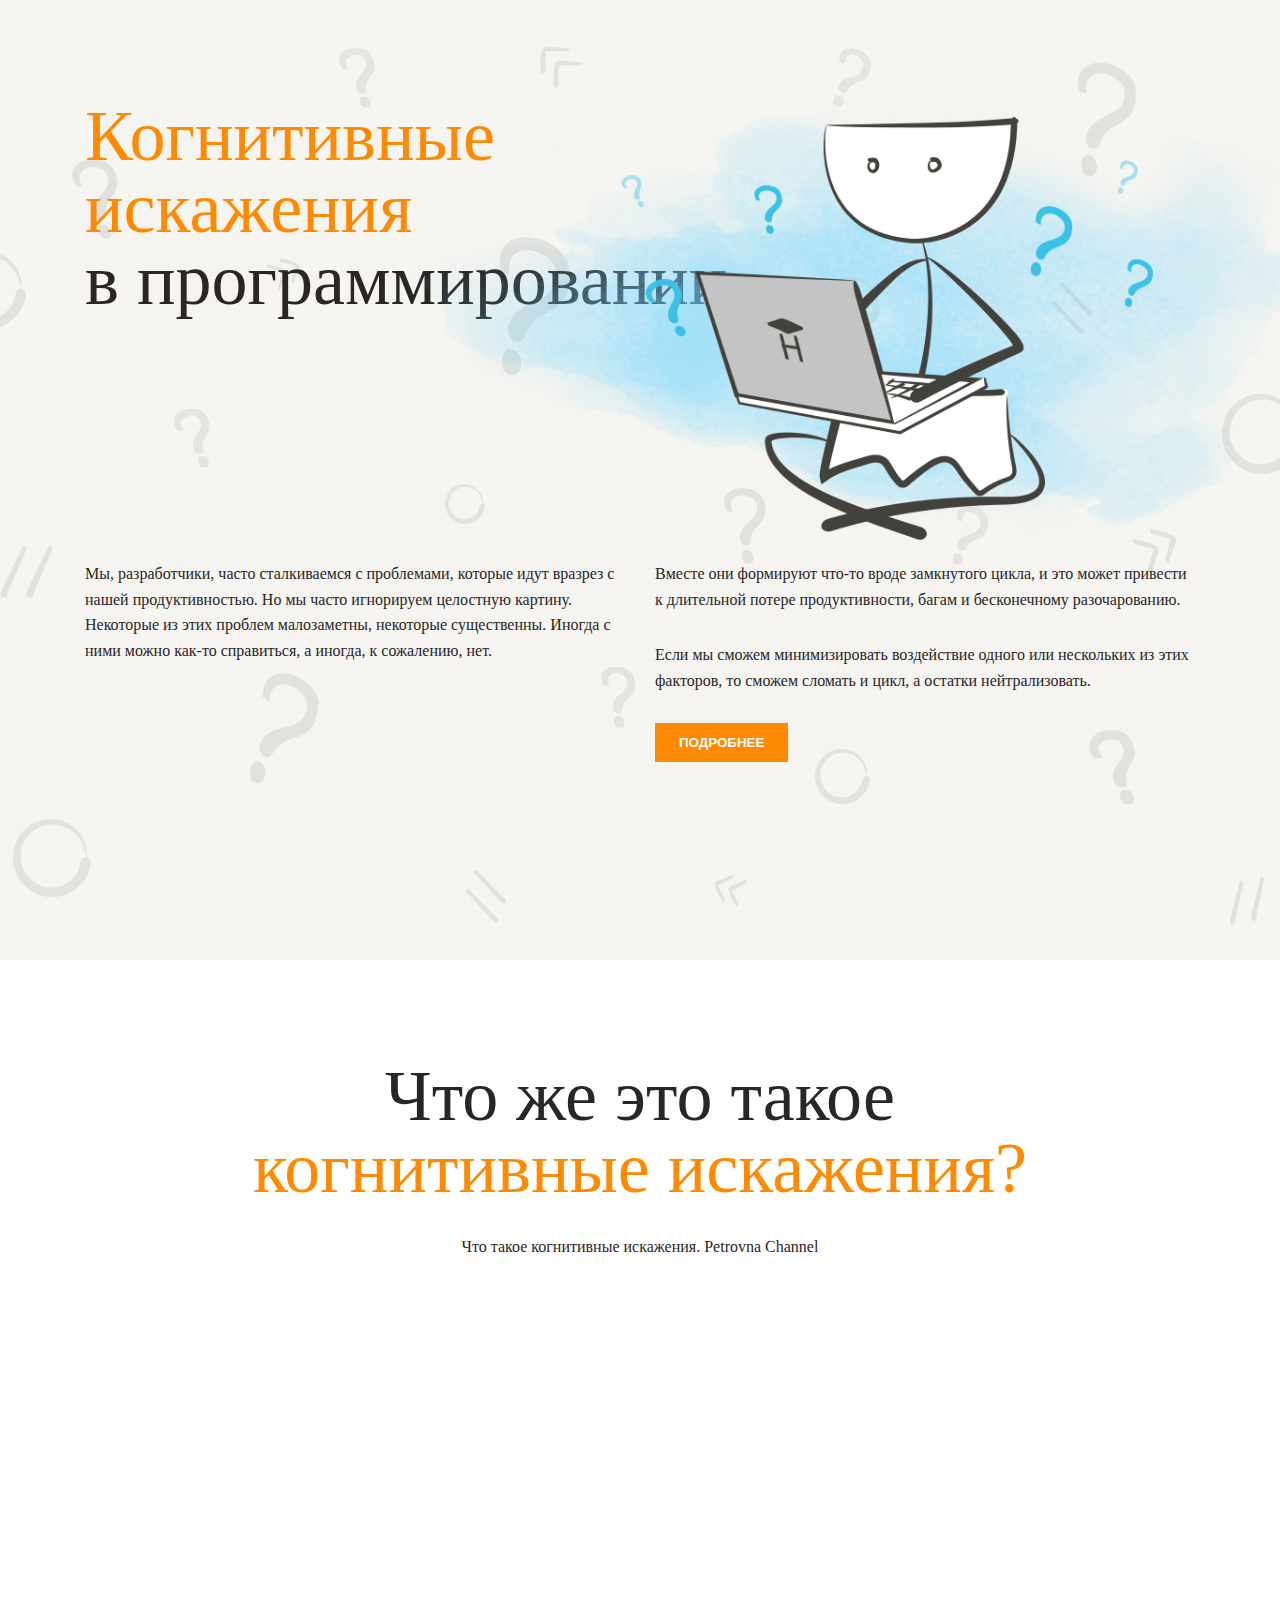
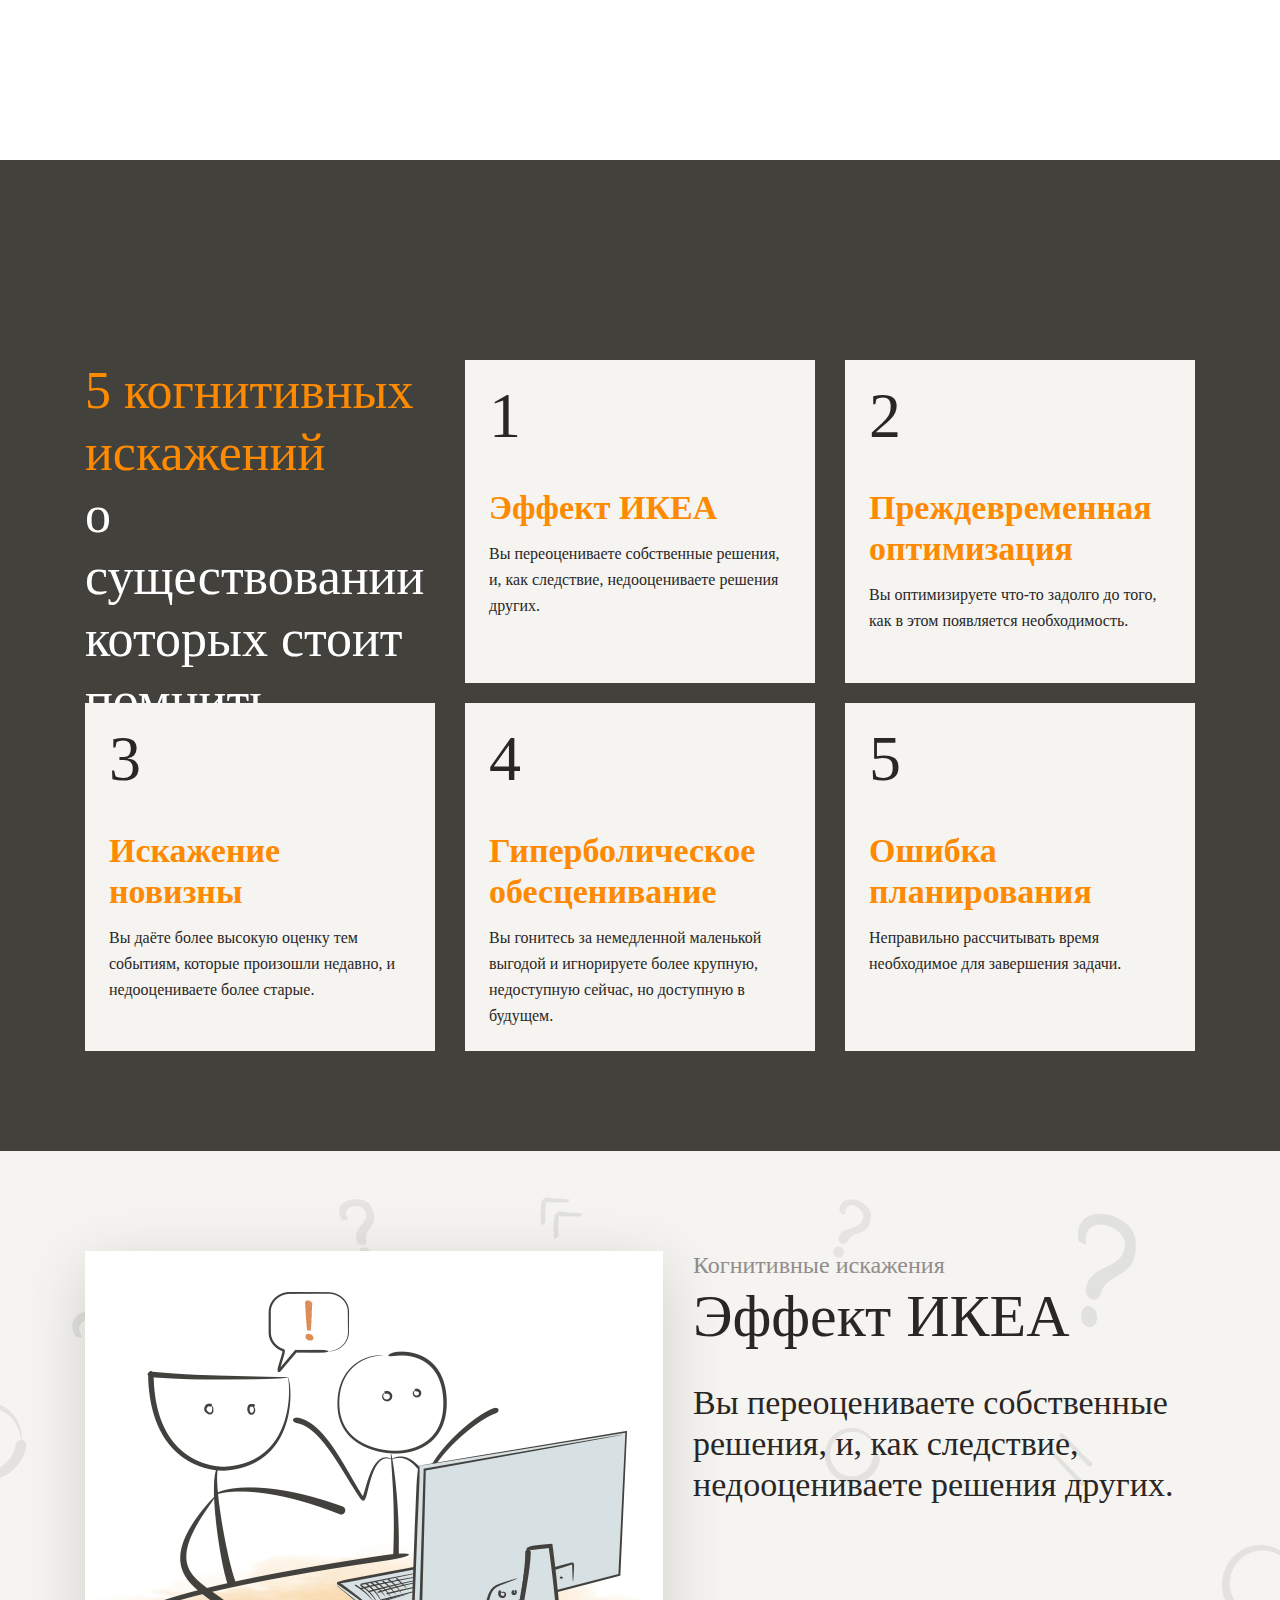
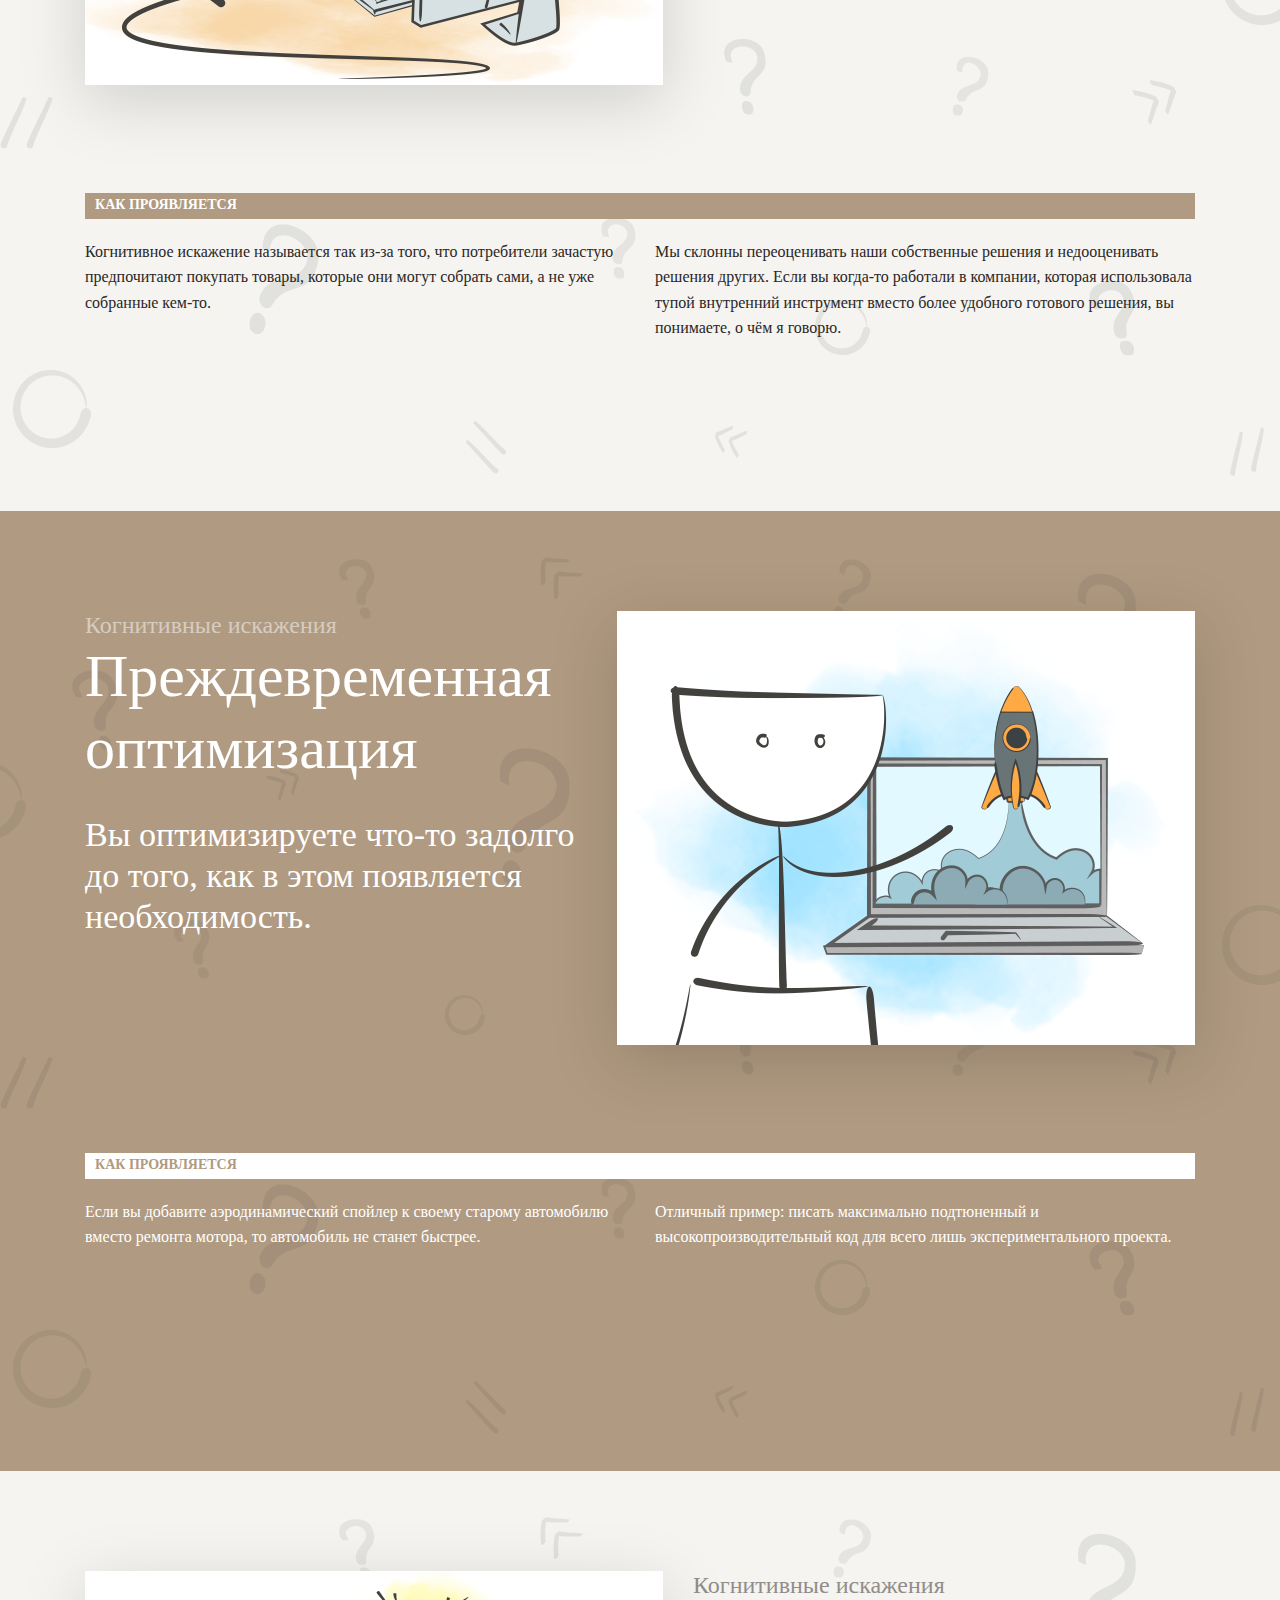
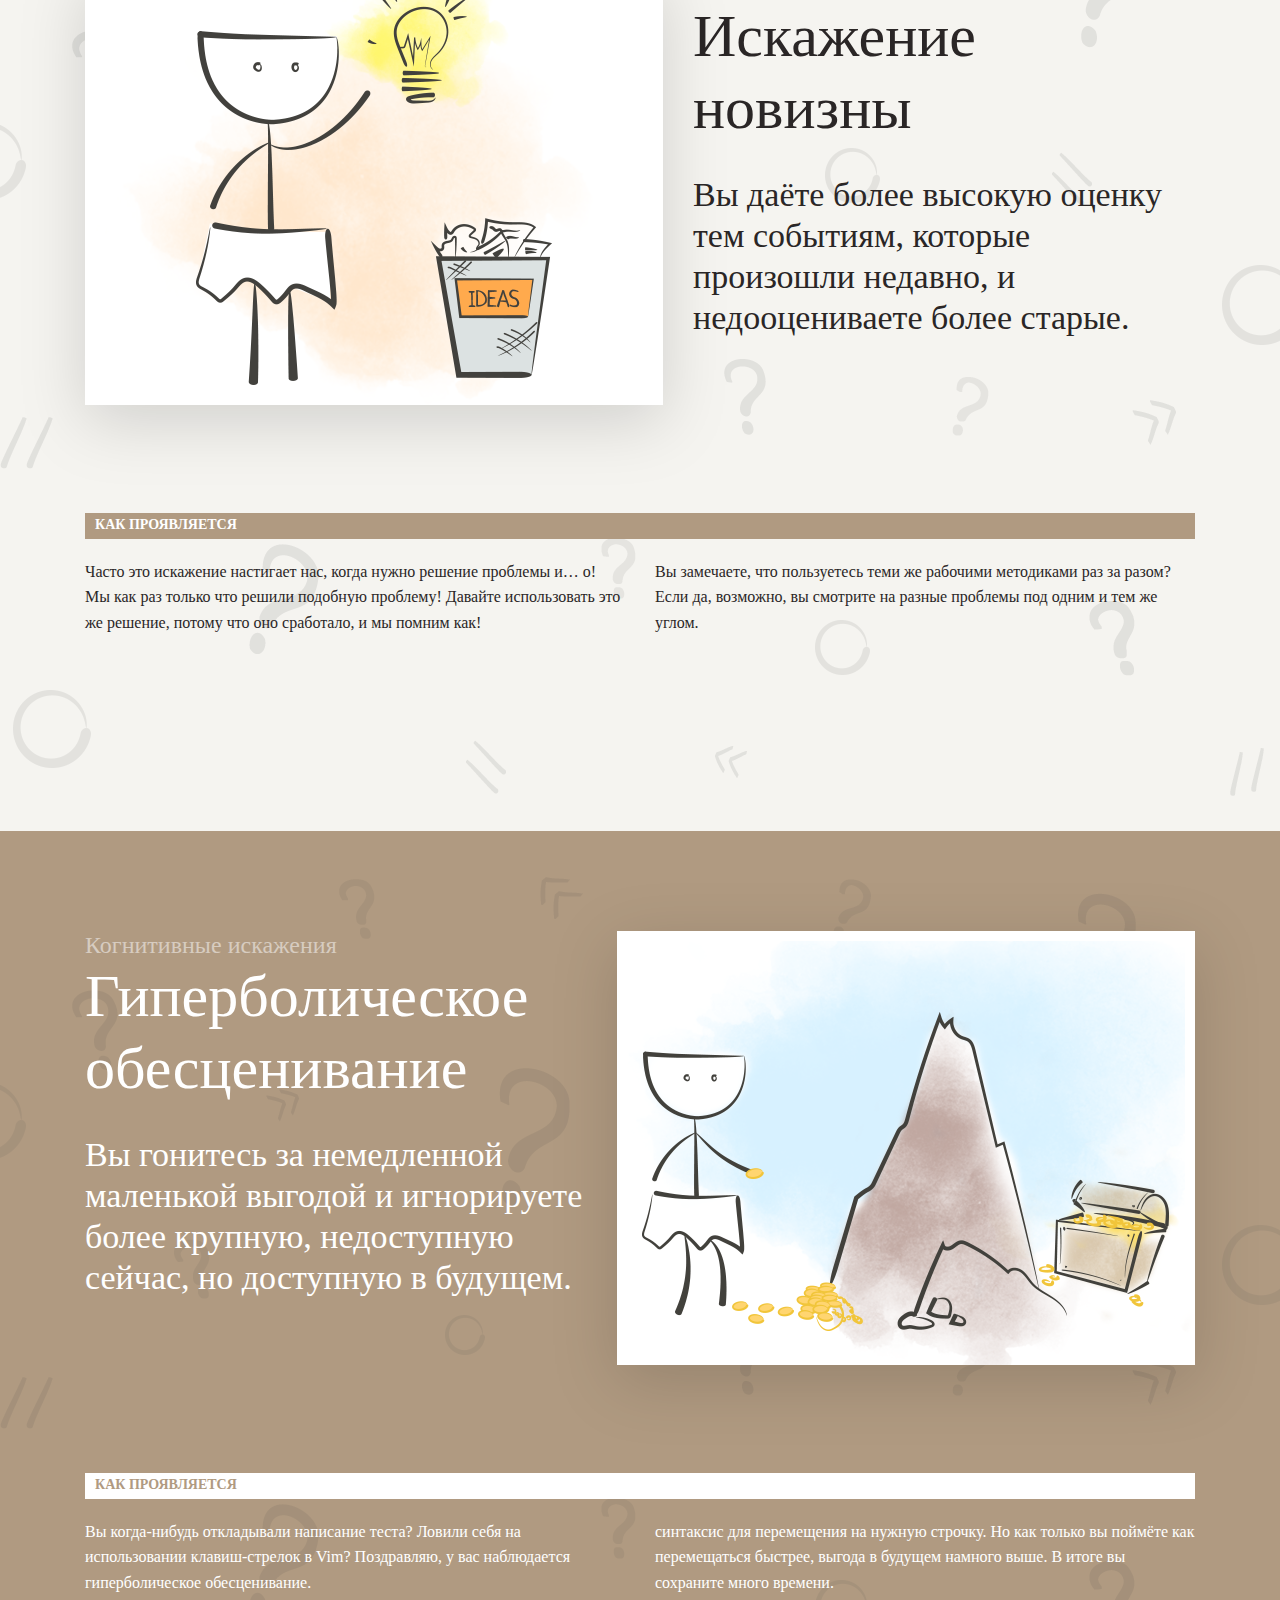
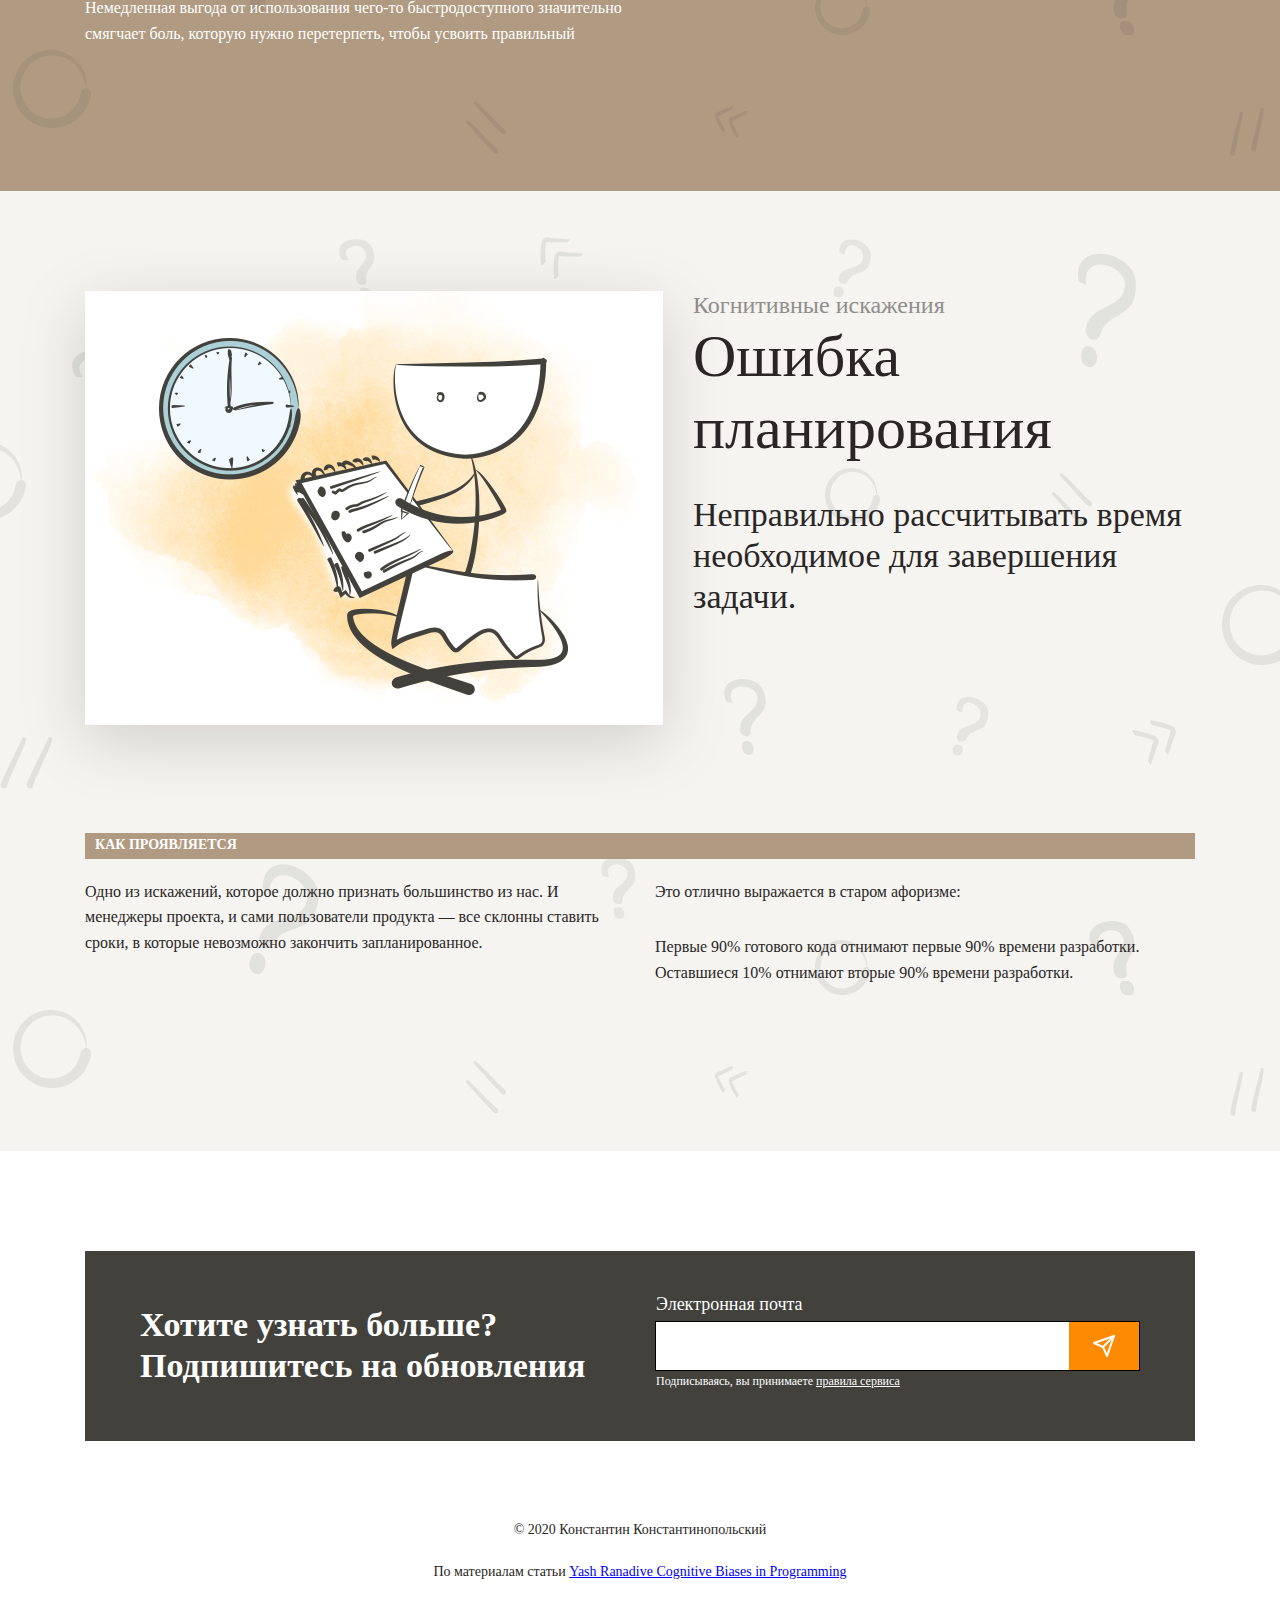
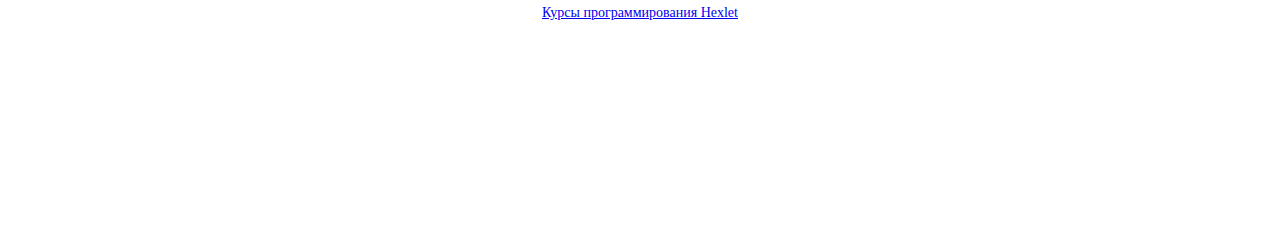
==== commit 39c7d53c: "Update index.html" ====
--- a/index.html
+++ b/index.html
@@ -13,7 +13,7 @@
         <div class="wrapper">
           <h1 class="head-h1"><span class="header-h1">Когнитивные<br>искажения</span><br>в программировании</h1>
           <div class="img-header">
-            <img class="img-height-header" src="../images/main.png" alt="Когнитивные искажения">
+            <img class="img-height-header" src="images/main.png" alt="Когнитивные искажения">
           </div>
           <div class="header-columns-2">
            <p>Мы, разработчики, часто сталкиваемся с проблемами, которые идут вразрез с нашей продуктивностью. Но мы часто игнорируем целостную картину.
@@ -121,7 +121,7 @@
           
           <div class="ikea-columns-2-premature-optimization">
             <div>
-              <img class="shadow" src="../images/2.png" alt="premature-optimization">
+              <img class="shadow" src="images/2.png" alt="premature-optimization">
             </div>
             <div>
               <p class="font-p-dark">Когнитивные искажения</p>
@@ -149,7 +149,7 @@
           
           <div class="ikea-columns-2">
             <div>
-              <img class="shadow" src="../images/3.png" alt="ikea-effect">
+              <img class="shadow" src="images/3.png" alt="ikea-effect">
             </div>
             <div>
               <p class="font-p">Когнитивные искажения</p>
@@ -177,7 +177,7 @@
           
           <div class="ikea-columns-2-premature-optimization">
             <div>
-              <img class="shadow" src="../images/4.png" alt="premature-optimization">
+              <img class="shadow" src="images/4.png" alt="premature-optimization">
             </div>
             <div>
               <p class="font-p-dark">Когнитивные искажения</p>
@@ -205,7 +205,7 @@
           
           <div class="ikea-columns-2">
             <div>
-              <img class="shadow" src="../images/5.png" alt="ikea-effect">
+              <img class="shadow" src="images/5.png" alt="ikea-effect">
             </div>
             <div>
               <p class="font-p">Когнитивные искажения</p>
@@ -250,7 +250,7 @@
               <div class="send">
                 <a href="#">  
                   <div class="send-img">
-                    <img src="../images/send.svg" alt="send">
+                    <img src="images/send.svg" alt="send">
                   </div>
                 </a>
               </div>
--- a/style.css
+++ b/style.css
@@ -0,0 +1,526 @@
+ 
+:root {
+    --color-primary: #fe8a02;
+    --color-primary-dark: #42413c;
+    --color-dark: #2a2626;
+    --color-dark-light: #908d8b;
+    --color-white: #fff;
+    --color-white-light: #d7ccc0;
+    --color-light: #f5f4f0;
+    --color-brown: #b09a81;
+    --color-blue: #1085c5;
+}
+
+@font-face {
+    font-family: 'Open Sans';
+    src: url("Fonts\Open_Sans\OpenSans-VariableFont_wdth,wght.ttf");
+}
+
+@font-face {
+    font-family: 'Neucha';
+    src: url("Fonts\Neucha\Neucha-Regular.ttf");
+}
+
+* {
+    margin: 0;
+    padding: 0;
+    box-sizing: border-box
+}
+
+body {
+    position: relative;
+    font-family: 'Open Sans';
+    font-size: 16px;
+    line-height: 1.6em;
+    color: var(--color-dark);  
+}
+
+h2, h3, h4, h5, h6 {
+    font-family: 'Neucha';
+    line-height: 1.2em;
+}
+
+h1 {
+    font-family: 'Neucha';
+    font-style: normal;
+    font-weight: 400;
+    font-size: 60px;
+    line-height: 72px;
+}
+
+h2 {
+    font-size: 60px;
+}
+
+h3 {
+    font-size: 34px;
+    color: var(--color-primary);
+}
+
+p {
+    padding-top: 30px;
+}    
+
+#navigation > div a {
+    text-decoration: none;
+    color: var(--color-dark);
+}
+
+.header-container {
+    position: relative;
+    height: 960px;
+    background: var(--color-light);
+}
+
+.header-container::before {
+    position: absolute;
+    width: 1440px;
+    height: 960px;
+    left: 50%;
+    transform: translate(-50%);
+    
+    background-image: url("../images/background.png");
+    background-repeat: no-repeat;
+    background-size: cover;
+    opacity: 10%;
+    
+    content: "";
+}
+
+.wrapper {
+    position: relative;
+    max-width: 1110px;
+    margin: 0 auto;
+    padding: 100px 0;
+}
+
+.img-header {
+    position: absolute;
+    height: 525px;
+    top: 55px;
+    right: -270px;
+}
+
+.img-height-header {
+    height: 525px;
+}
+
+.header-columns-2 {
+    columns: 2;
+    column-gap: 30px;
+    padding-top: 215px;
+}
+
+.head-h1 {
+    font-size: 72px;
+}
+
+#head2-h1 {
+    font-size: 72px;    
+}
+
+.header-h1 {
+    color: var(--color-primary);
+}
+
+.div-header-button {
+    padding-top: 30px;
+}
+
+.header-button {
+    position: absolute;
+    left: 570px;
+    padding: 12px 24px;
+    border: 0;
+    font-weight: bold;
+    cursor: pointer;
+    background: var(--color-primary);
+}    
+
+.header-button:hover {
+    position: absolute;
+    left: 570px;
+    padding: 12px 24px;
+    border: 0;
+    font-weight: bold;
+    cursor: pointer;
+    background: #EA7600;
+}  
+
+.header-a {
+    text-decoration: none;
+    text-transform: uppercase;
+    color: var(--color-white);
+}    
+
+.section-container {
+    position: relative;
+    max-width: 1110px;
+    height: 800px;
+    margin: 0 auto;
+    padding: 100px 0;
+}
+
+.div-section-container {
+    position: absolute;
+    left: 50%;
+    transform: translate(-50%);
+    text-align: center;
+}
+
+.p-block2 {
+    text-align: center;    
+}    
+    
+.video-container {
+    padding-top: 30px;    
+}    
+    
+.video {
+    filter: drop-shadow(0 16px 32px rgba(0 0 0 / 15%));
+}    
+
+main {
+    padding: 100px 0;
+    background: var(--color-primary-dark);
+}
+
+.main-container {
+    padding-top: 100px;
+    max-width: 1440px;
+    margin: 0 auto;
+    align-items: center;
+    text-align: left;
+}
+
+.column-container {
+    display: flex;
+    flex-wrap: wrap;
+    justify-content: center;
+    column-gap: 30px;
+}
+    
+.main-container-box {
+    position: relative;
+    top: 0;
+    left: 0;
+    width: 350px;
+    height: 323px;
+    margin-bottom: 20px;
+    padding: 24px;
+    background: var(--color-light);
+}
+
+.main-container-box-child1 {
+    position: relative;
+    top: 0;
+    left: 0;
+    width: 350px;
+    height: 323px;
+    margin-bottom: 20px;
+    padding: 24px;
+    background: var(--color-light);
+}
+
+.main-container-box:hover {
+    cursor: pointer;
+    color: var(--color-white);
+    background: var(--color-primary);
+}
+
+.main-container-box:hover h3 {
+    color: var(--color-white);
+ }
+
+#navigation > div a:hover {
+    color: var(--color-white);
+}
+
+#navigation > div > div:nth-child(1) {
+    padding: 0;
+    background: var(--color-primary-dark);
+}
+
+#navigation > div > div:nth-child(1) > h3 > span {
+    color: var(--color-primary);
+}
+
+#navigation > div > div:nth-child(1) > h3 {
+    line-height: 62px;
+    font-size: 52px;
+    font-weight: 400;
+    color: var(--color-white);
+}
+
+#navigation > div p {
+    padding-top: 12px;
+    line-height: 26px;
+}
+
+#navigation > div > div:nth-child(n+4) {
+    height: 348px;
+    margin-bottom: 0;
+}
+
+.number {
+    padding-bottom: 40px;
+    font-size: 64px;
+    font-family: 'Neucha';
+    line-height: 1;
+}
+
+.font-p {
+    padding: 0;
+    font-family: 'Neucha';
+    font-style: normal;
+    font-weight: 400;
+    font-size: 24px;
+    line-height: 29px;
+    color: var(--color-dark-light);
+}
+
+.font-p-dark {
+    padding: 0;
+    font-family: 'Neucha';
+    font-style: normal;
+    font-weight: 400;
+    font-size: 24px;
+    line-height: 29px;
+    color: var(--color-white-light);
+}
+
+.padding-0 {
+    padding-top: 0;
+}
+
+.ikea-columns-2 {
+    display: flex;
+    columns: 2;
+    column-gap: 30px;
+}
+
+.ikea-columns-2-2 {
+    columns: 2;
+    column-gap: 30px;
+    padding-top: 20px;
+    color: var(--color-dark);
+}
+
+.shadow {
+    filter: drop-shadow(0px 16px 32px rgba(0, 0, 0, 0.15));
+}
+
+#ikea-effect > div > div > div > div:nth-child(2) > h1 {
+    color: var(--color-dark);
+}
+
+#ikea-effect > div > div > div > div:nth-child(2) > p:nth-child(3) {
+    font-family: 'Neucha';
+    font-style: normal;
+    font-weight: 400;
+    font-size: 34px;
+    line-height: 41px;
+    color: var(--color-dark);
+}
+
+.small-h {
+    display: flex;
+    margin-top: 100px;
+    height: 26px;
+    align-items: center;
+    text-transform: uppercase;
+    color: #FFFFFF;
+    background: #B09A81;
+} 
+
+.small-h > h4 {
+    font-family: 'Open Sans';
+    font-style: normal;
+    font-size: 14px;
+    padding-left: 10px;
+}
+
+.ikea-columns-2-3 {
+    columns: 2;
+    column-gap: 30px;
+    padding-top: 20px;
+    color: var(--color-white);
+}
+
+.header-container-premature-optimization {
+    position: relative;
+    height: 960px;
+    background: var(--color-brown);
+}
+
+.header-container-premature-optimization::before {
+    position: absolute;
+    width: 1440px;
+    height: 960px;
+    left: 50%;
+    transform: translate(-50%);
+    
+    background-image: url("../images/background.png");
+    background-repeat: no-repeat;
+    background-size: cover;
+    opacity: 10%;
+    
+    content: "";
+}
+
+.small-h-premature-optimization {
+    display: flex;
+    margin-top: 100px;
+    height: 26px;
+    align-items: center;
+    text-transform: uppercase;
+    color: #B09A81;
+    background: #FFFFFF;
+} 
+
+.small-h-premature-optimization > h4 {
+    font-family: 'Open Sans';
+    font-style: normal;
+    font-size: 14px;
+    padding-left: 10px;
+}
+
+.ikea-columns-2-premature-optimization {
+    display: flex;
+    flex-direction: row-reverse;
+    columns: 2;
+    column-gap: 30px;
+}
+
+#premature-optimization > div > div > div > div:nth-child(2) > h1 {
+    color: var(--color-white);
+}
+
+#premature-optimization > div > div > div > div:nth-child(2) > p:nth-child(3) {
+    font-family: 'Neucha';
+    font-style: normal;
+    font-weight: 400;
+    font-size: 34px;
+    line-height: 41px;
+    color: var(--color-white);
+}
+
+#distortion-of-novelty > div > div > div > div:nth-child(2) > h1 {
+    color: var(--color-dark);
+}
+
+#distortion-of-novelty > div > div > div > div:nth-child(2) > p:nth-child(3) {
+    font-family: 'Neucha';
+    font-style: normal;
+    font-weight: 400;
+    font-size: 34px;
+    line-height: 41px;
+    color: var(--color-dark);
+}
+
+#hyperbolic-depreciation > div > div > div > div:nth-child(2) > h1 {
+    color: var(--color-white);
+}
+
+#hyperbolic-depreciation > div > div > div > div:nth-child(2) > p:nth-child(3) {
+    font-family: 'Neucha';
+    font-style: normal;
+    font-weight: 400;
+    font-size: 34px;
+    line-height: 41px;
+    color: var(--color-white);
+}
+
+#errors-in-planning > div > div > div > div:nth-child(2) > h1 {
+    color: var(--color-dark);
+}
+
+#errors-in-planning > div > div > div > div:nth-child(2) > p:nth-child(3) {
+    font-family: 'Neucha';
+    font-style: normal;
+    font-weight: 400;
+    font-size: 34px;
+    line-height: 41px;
+    color: var(--color-dark);
+}
+
+.footer-container {
+    position: relative;
+    height: 581px;
+    max-width: 1440px;
+    margin: 0 auto;
+}
+
+.footer-wrapper {
+    display: flex;
+    justify-content: space-between;
+    margin: 100px auto 60px;
+    padding: 55px;
+    max-width: 1110px;
+    height: 190px;
+    align-items: center;
+    background: var(--color-primary-dark);
+}
+
+.find-box {
+    position: relative;
+    width: 485px;
+    height: 50px;
+    left: 0px;
+    top: 0px;
+    background: var(--color-white);
+    border: 1px solid #000;
+}
+
+.footer-h3 {
+    color: #FFFFFF;
+}
+
+body > footer > div > div > div:nth-child(2) > div.find-box > div:nth-child(2) > p > a {
+    color: #FFFFFF;
+}
+
+.footer-p {
+    padding-top: 16px;
+    text-align: center;
+    font-size: 14px;
+}
+
+.find-box-p, .find-box-p2 {
+    position: absolute;
+    padding-top: 0;
+    color: #FFFFFF;
+    font-style: normal;
+    font-weight: 400;
+    font-size: 18px;
+}
+
+.find-box-p {
+    margin-top: -30px;
+} 
+
+.find-box-p2 {
+    margin-top: 47px;
+    font-size: 12px;
+}
+
+.send {
+    width: 70px;
+    height: 48px;
+    margin-left: auto;
+    background: var(--color-primary);
+}
+
+.send:hover {
+    cursor: pointer;
+    background: #EA7600;
+} 
+
+.send-img {
+    display: flex;
+    justify-content: center;
+}
+
+body > footer > div > div > div:nth-child(2) > div.find-box > div.send > a > div > img {
+    padding: 12px;
+}
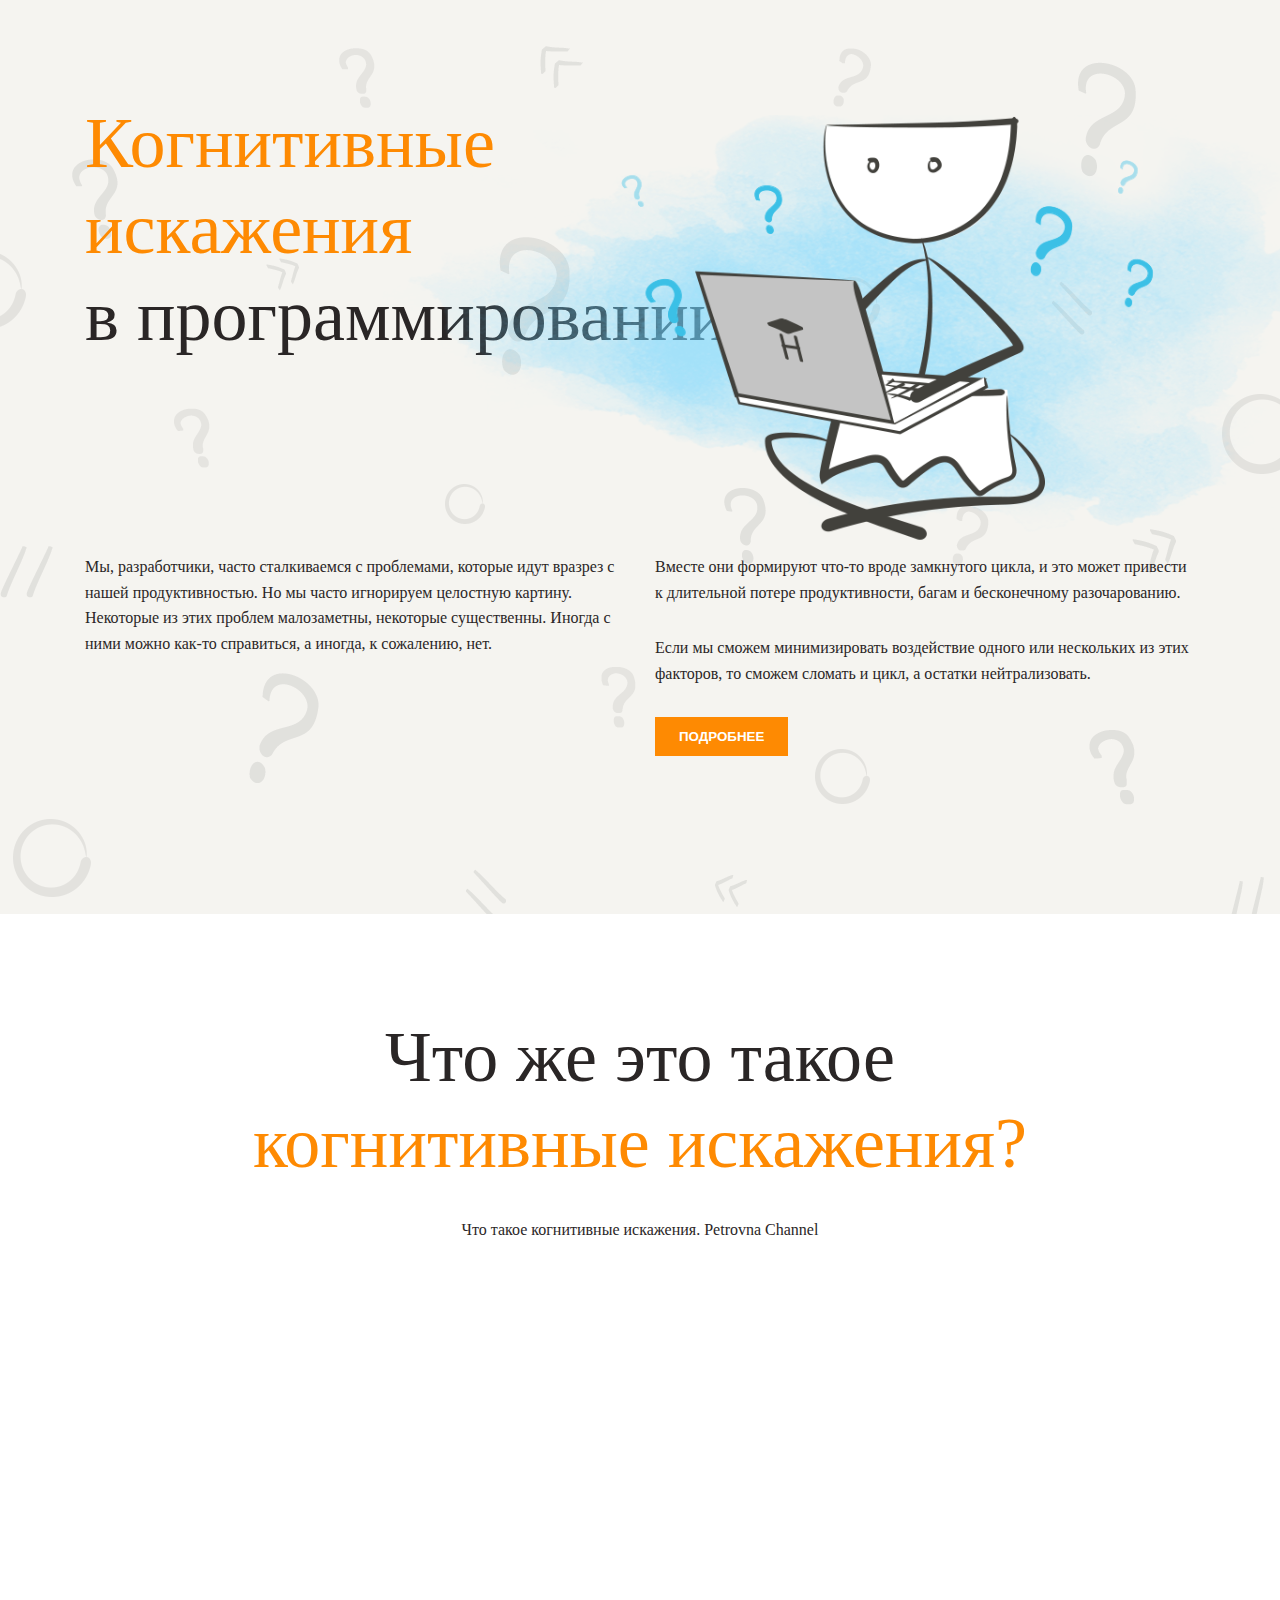
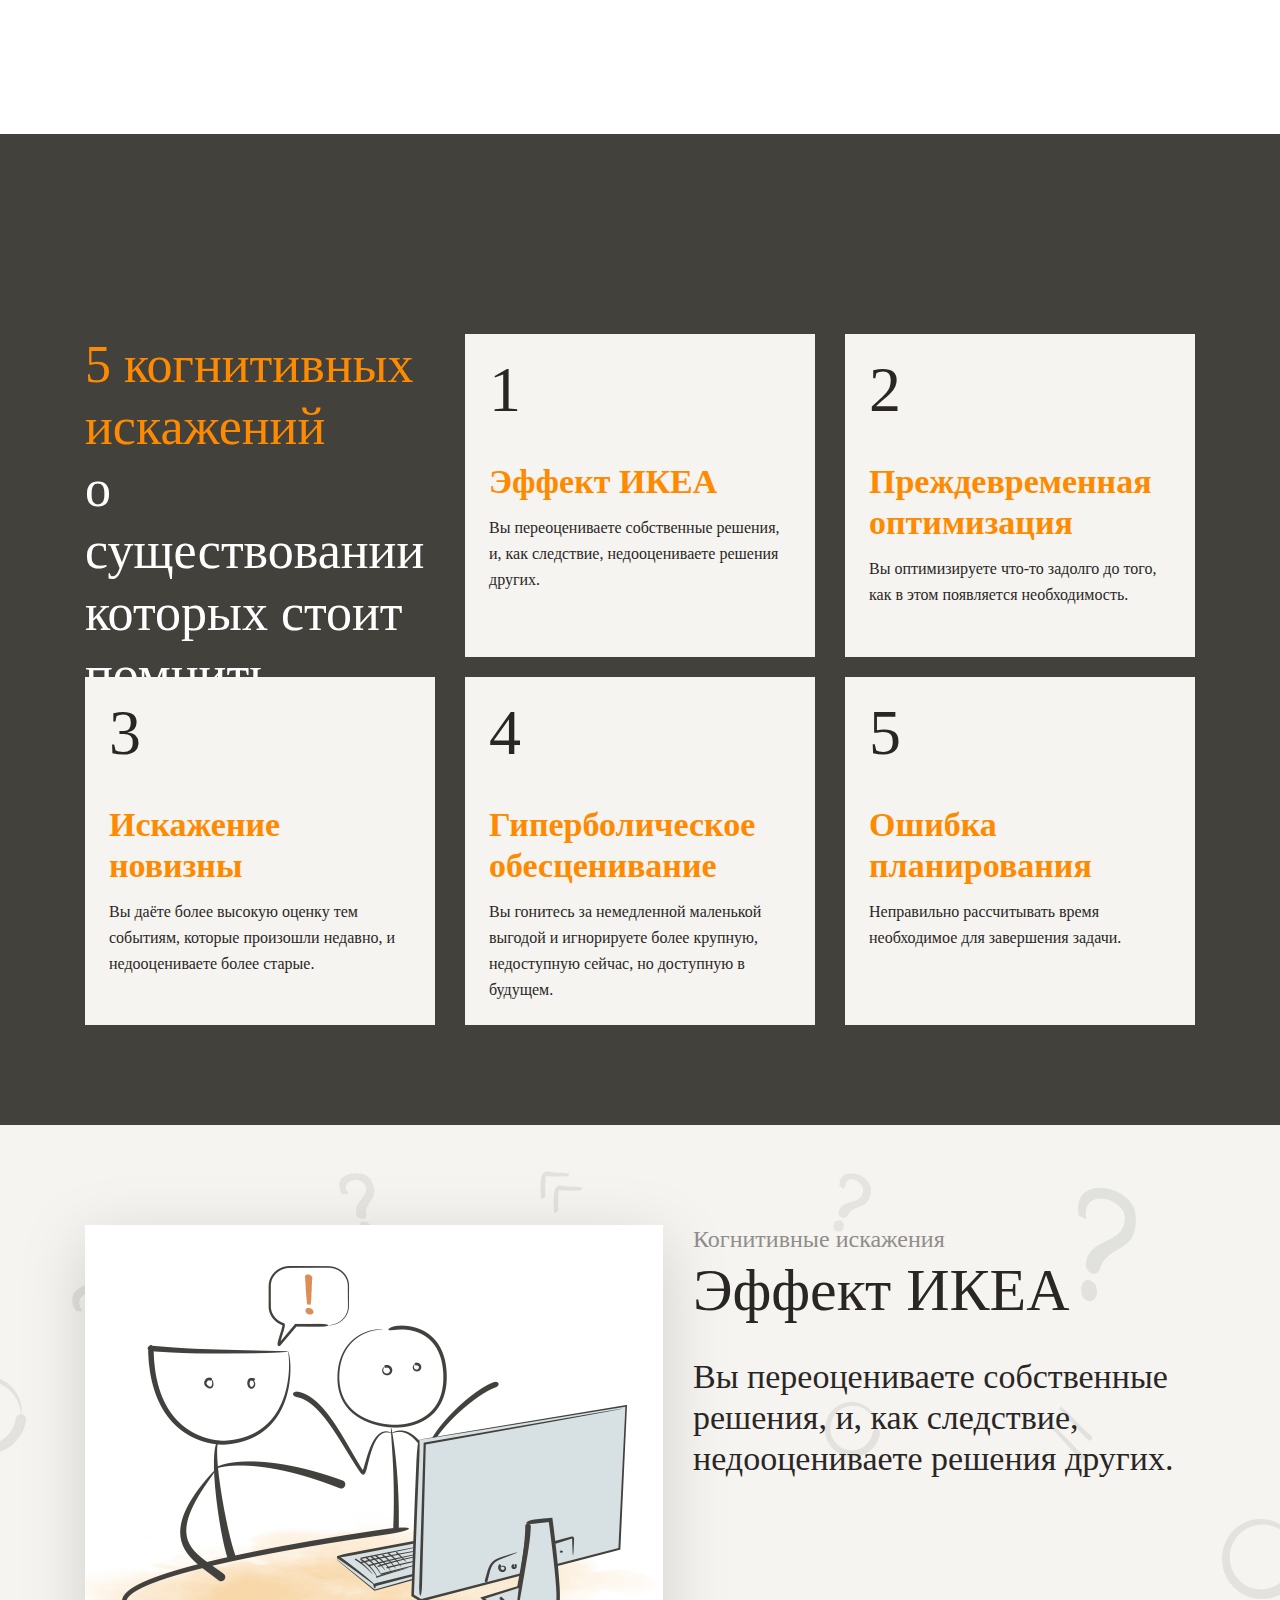
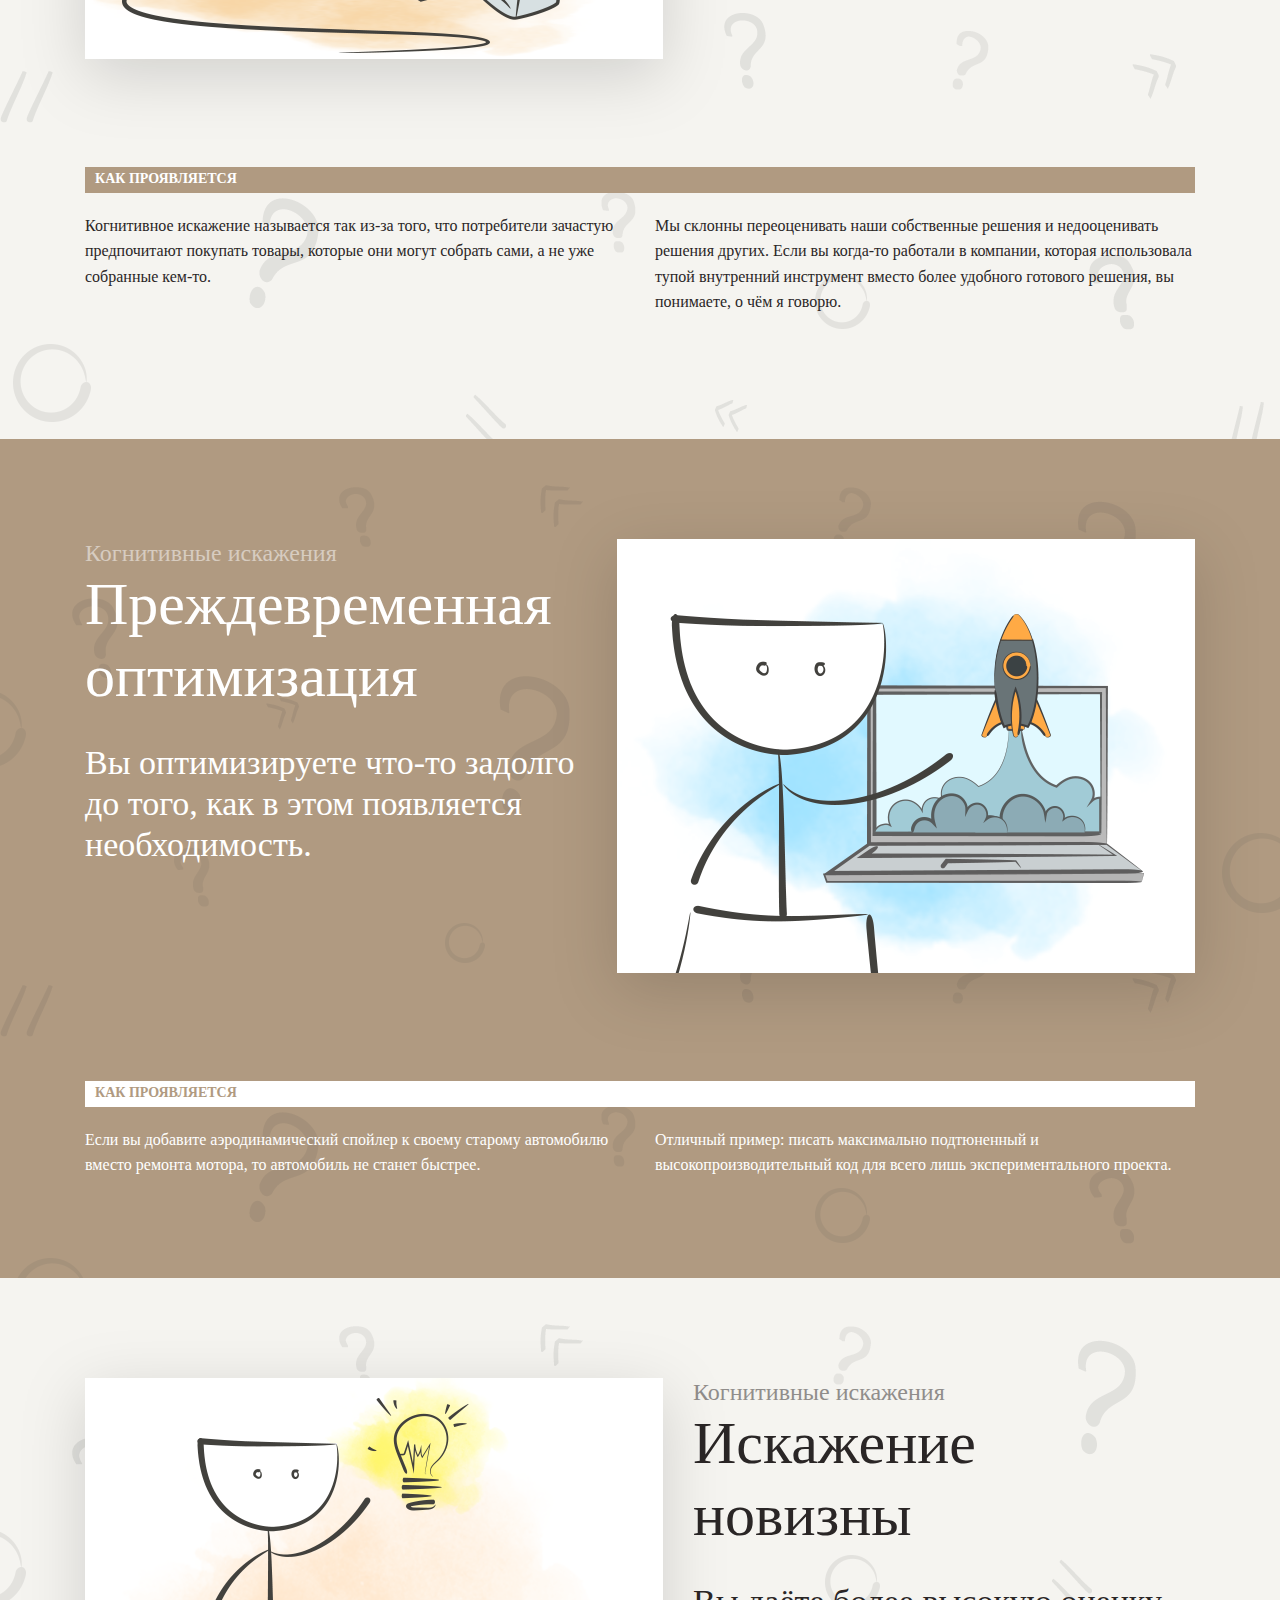
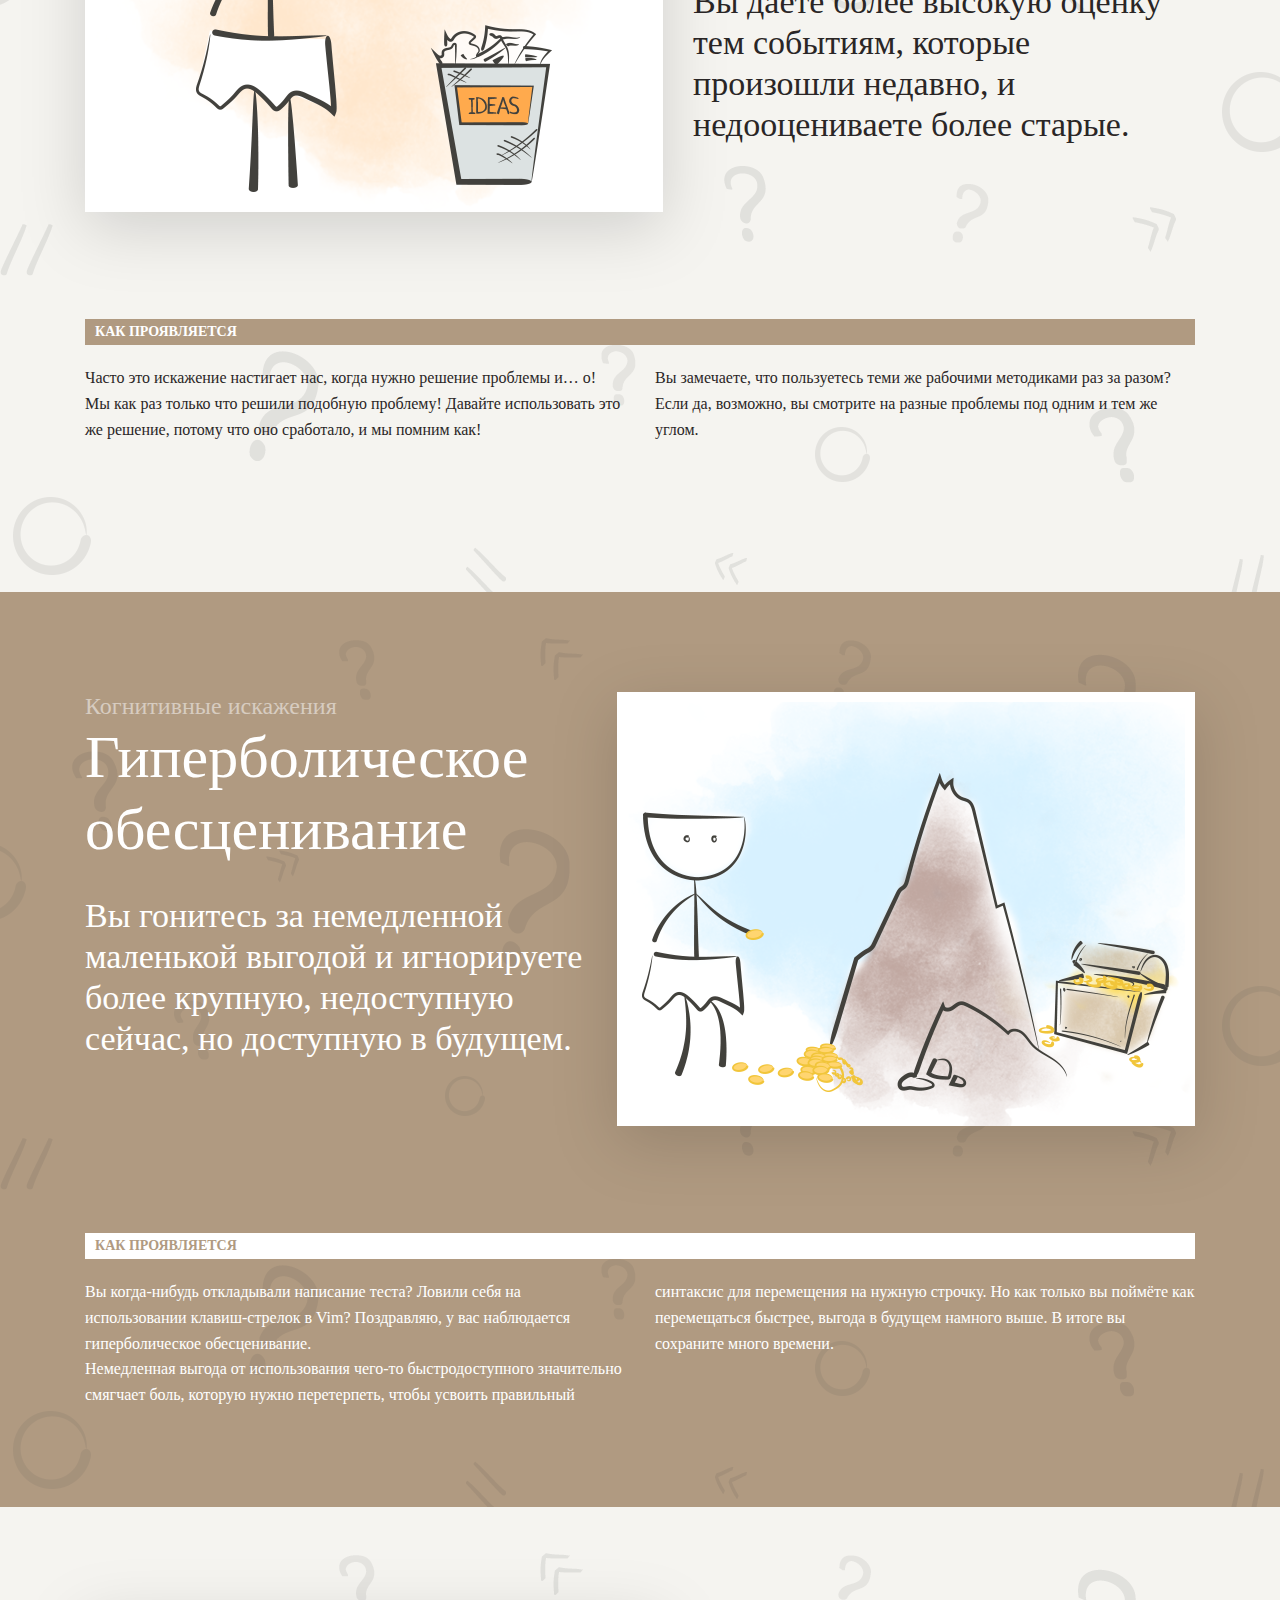
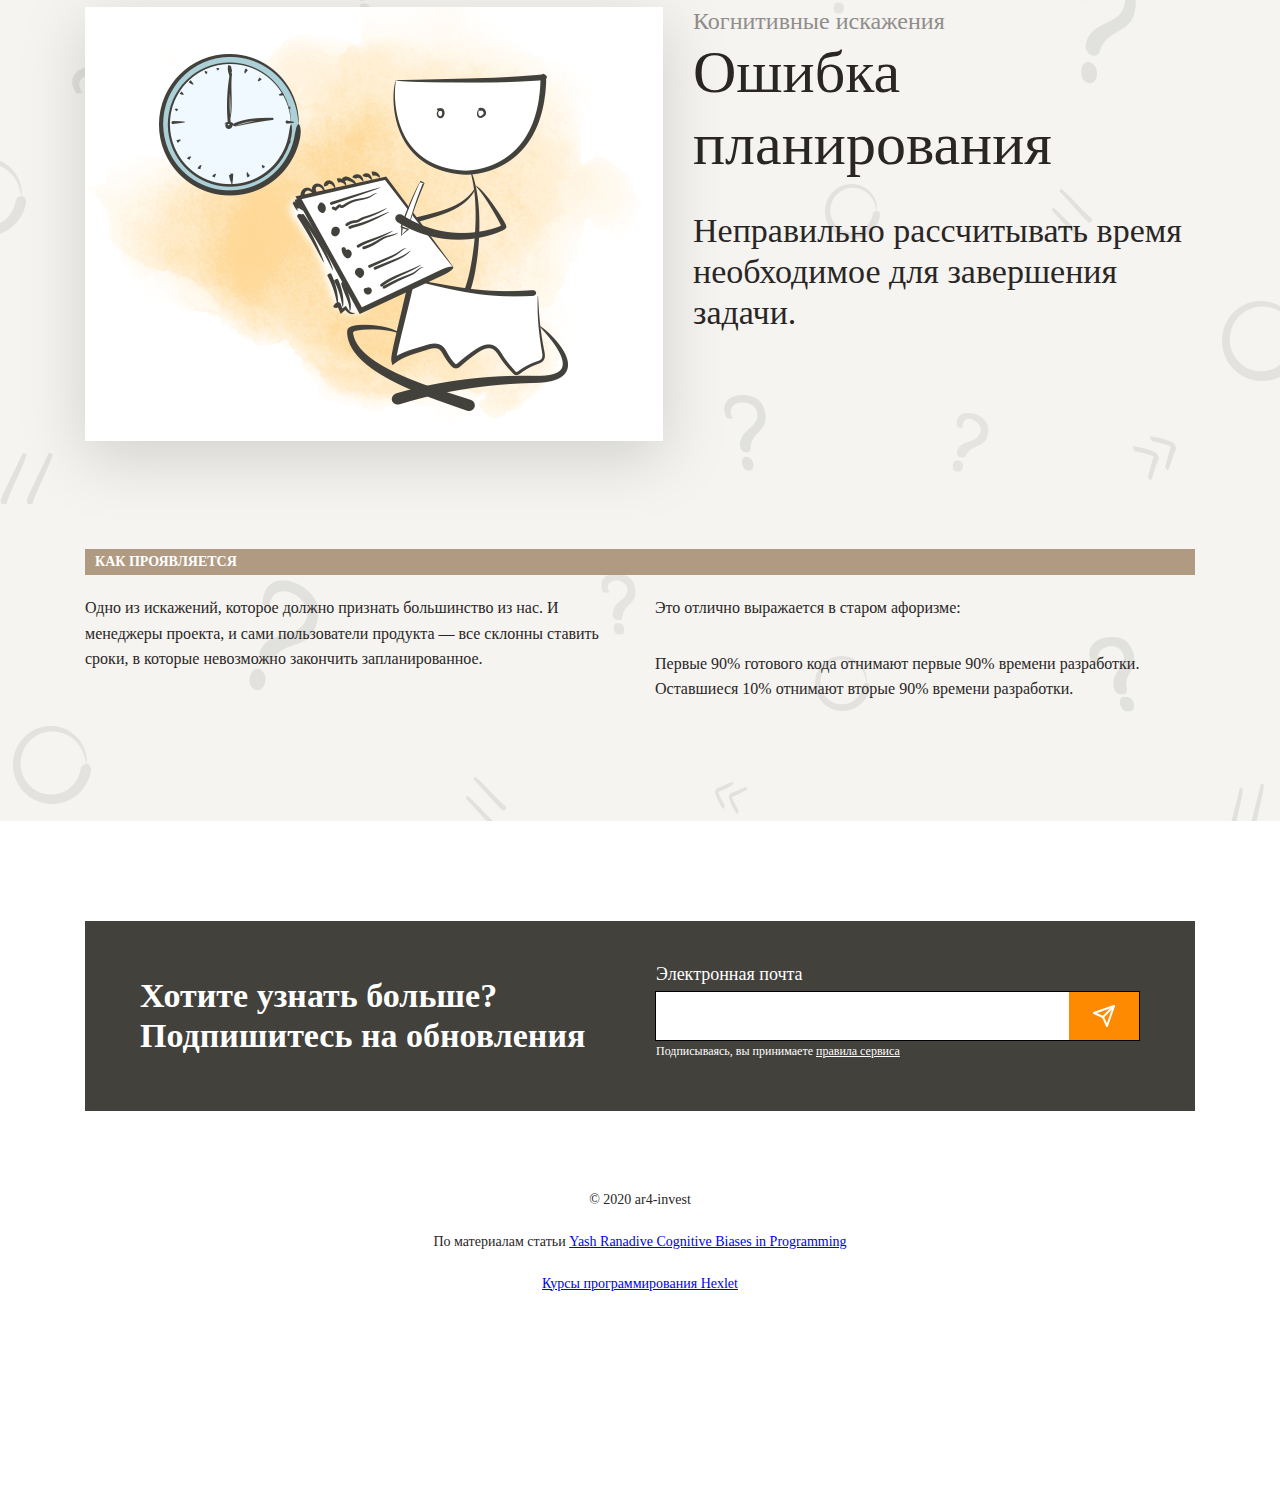
==== commit 037d7941: "Update index.html" ====
--- a/index.html
+++ b/index.html
@@ -93,7 +93,7 @@
           
           <div class="ikea-columns-2">
             <div>
-              <img class="shadow" src="../images/1.png" alt="ikea-effect">
+              <img class="shadow" src="images/1.png" alt="ikea-effect">
             </div>
             <div>
               <p class="font-p">Когнитивные искажения</p>
@@ -259,7 +259,7 @@
           </div>
           
         </div>
-        <p class="footer-p">© 2020 Константин Константинопольский</p>
+        <p class="footer-p">© 2020 ar4-invest</p>
         <p class="footer-p">По материалам статьи <a href="https://medium.com/hackernoon/cognitive-biases-in-programming-5e937707c27b">Yash Ranadive Cognitive Biases in Programming</a></p>
         <p class="footer-p"><a href="https://ru.hexlet.io/">Курсы программирования Hexlet</a></p>
       </div>
--- a/style.css
+++ b/style.css
@@ -29,6 +29,8 @@
 
 body {
     position: relative;
+    max-width: 1440px;
+    margin: auto;
     font-family: 'Open Sans';
     font-size: 16px;
     line-height: 1.6em;
@@ -45,7 +47,7 @@
     font-style: normal;
     font-weight: 400;
     font-size: 60px;
-    line-height: 72px;
+    line-height: 1.2em;
 }
 
 h2 {
@@ -68,18 +70,18 @@
 
 .header-container {
     position: relative;
-    height: 960px;
+    height: 914px;
     background: var(--color-light);
 }
 
 .header-container::before {
     position: absolute;
     width: 1440px;
-    height: 960px;
+    height: 914px;
     left: 50%;
     transform: translate(-50%);
     
-    background-image: url("../images/background.png");
+    background-image: url("images/background.png");
     background-repeat: no-repeat;
     background-size: cover;
     opacity: 10%;
@@ -108,7 +110,7 @@
 .header-columns-2 {
     columns: 2;
     column-gap: 30px;
-    padding-top: 215px;
+    padding-top: 165px;
 }
 
 .head-h1 {
@@ -156,7 +158,7 @@
 .section-container {
     position: relative;
     max-width: 1110px;
-    height: 800px;
+    height: 820px;
     margin: 0 auto;
     padding: 100px 0;
 }
@@ -349,7 +351,6 @@
 
 .header-container-premature-optimization {
     position: relative;
-    height: 960px;
     background: var(--color-brown);
 }
 
@@ -360,7 +361,7 @@
     left: 50%;
     transform: translate(-50%);
     
-    background-image: url("../images/background.png");
+    background-image: url("images/background.png");
     background-repeat: no-repeat;
     background-size: cover;
     opacity: 10%;
